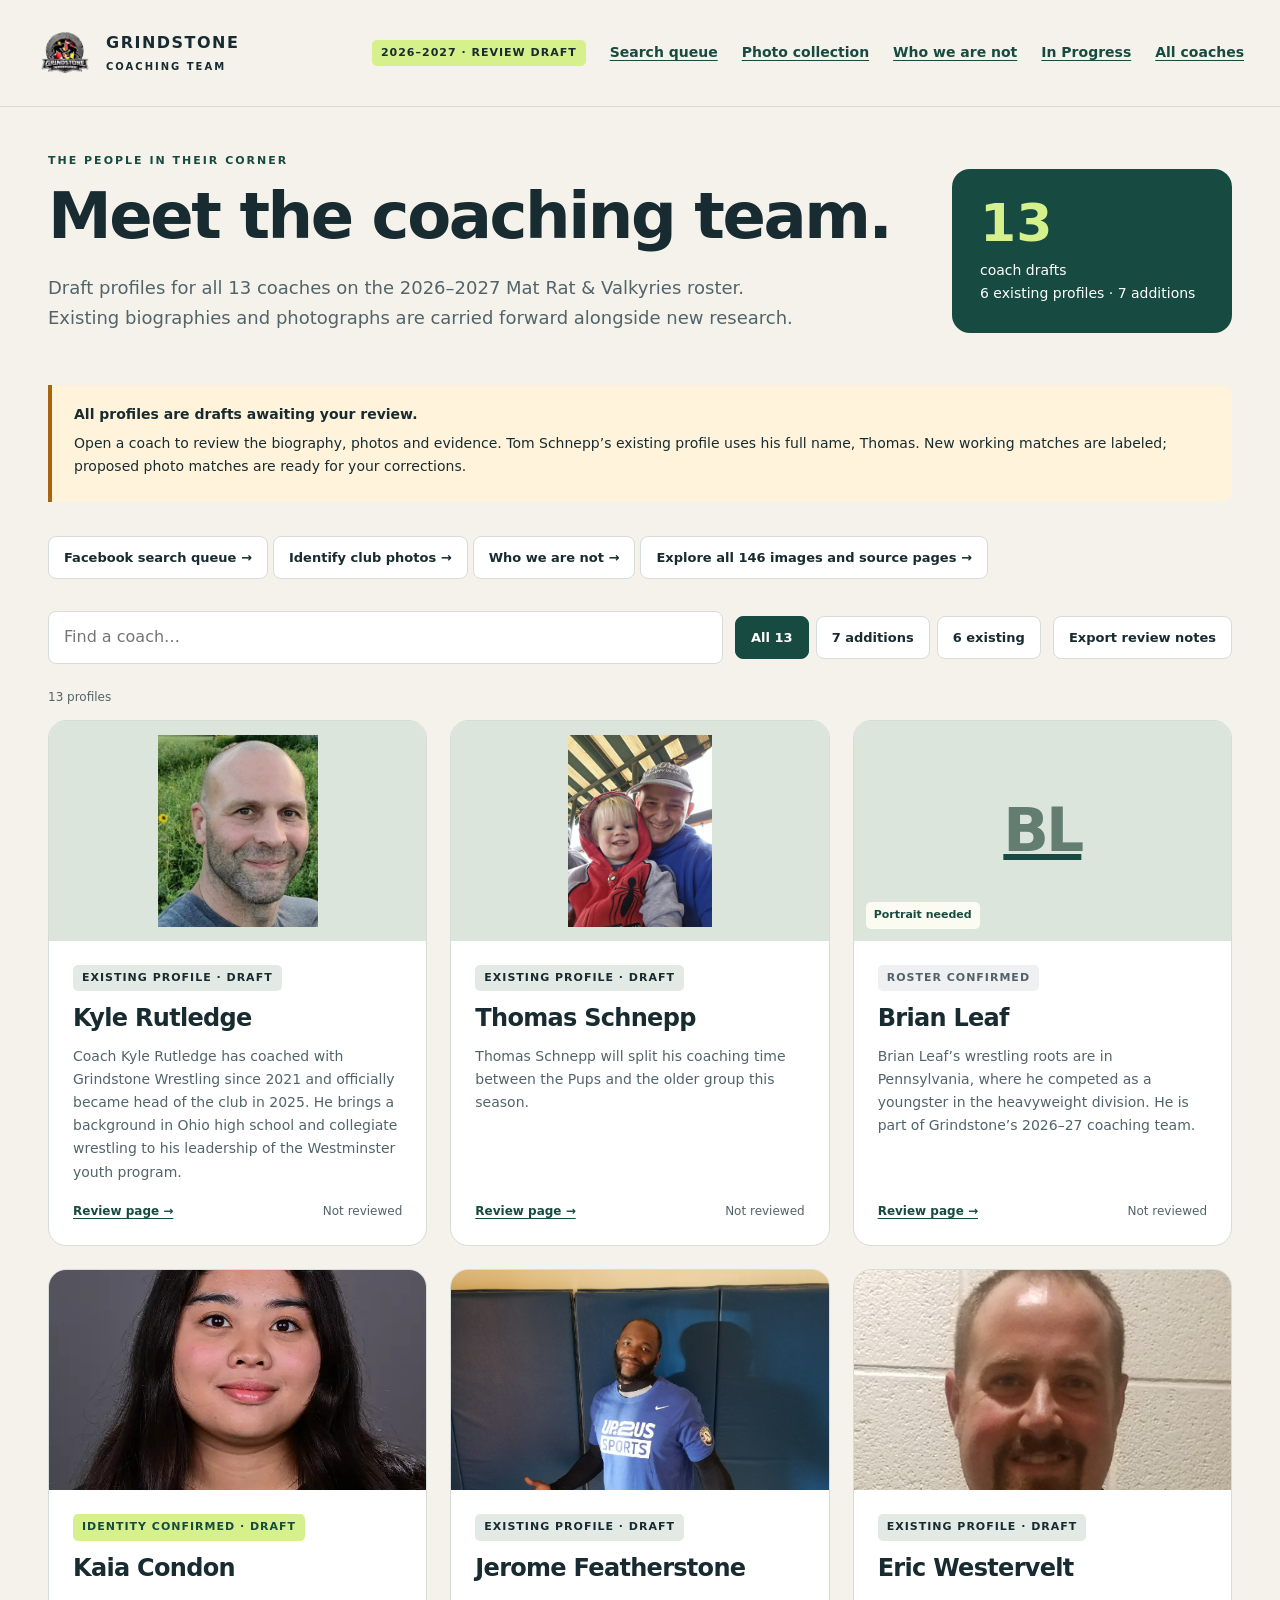
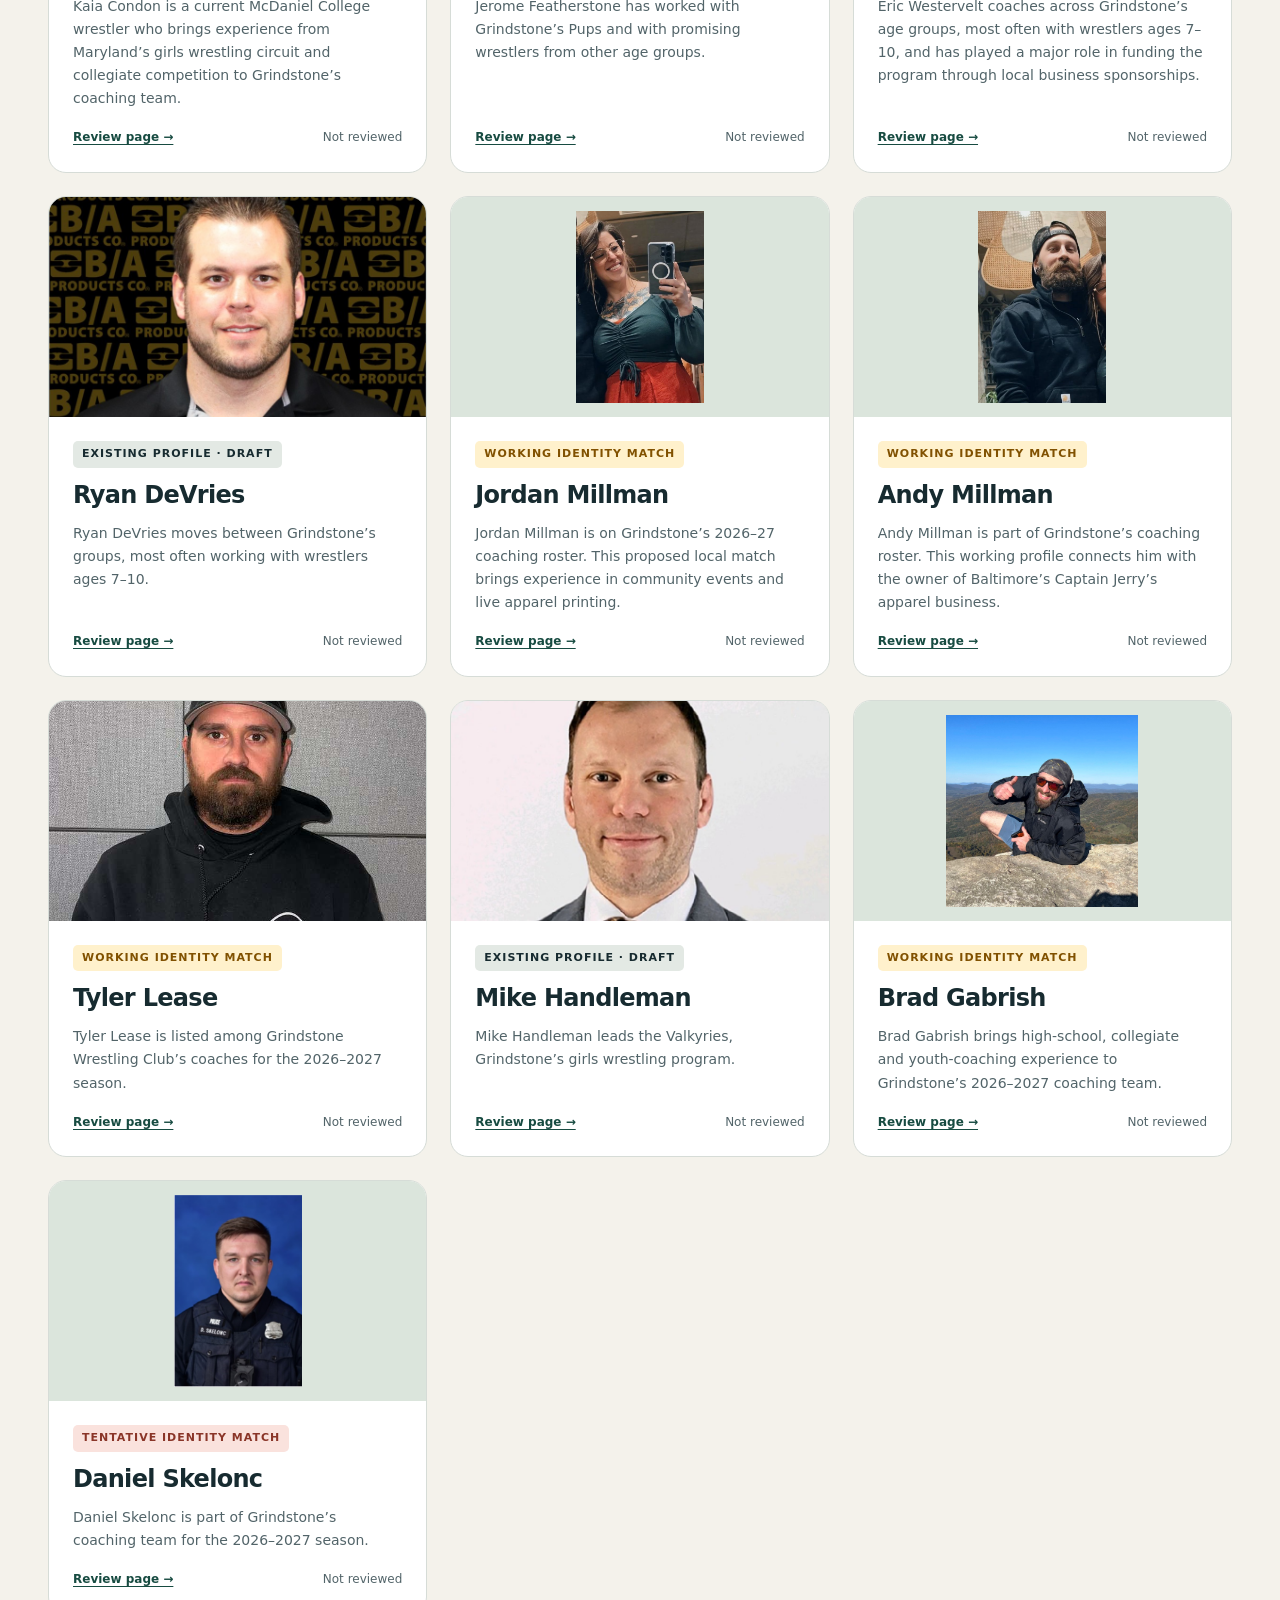
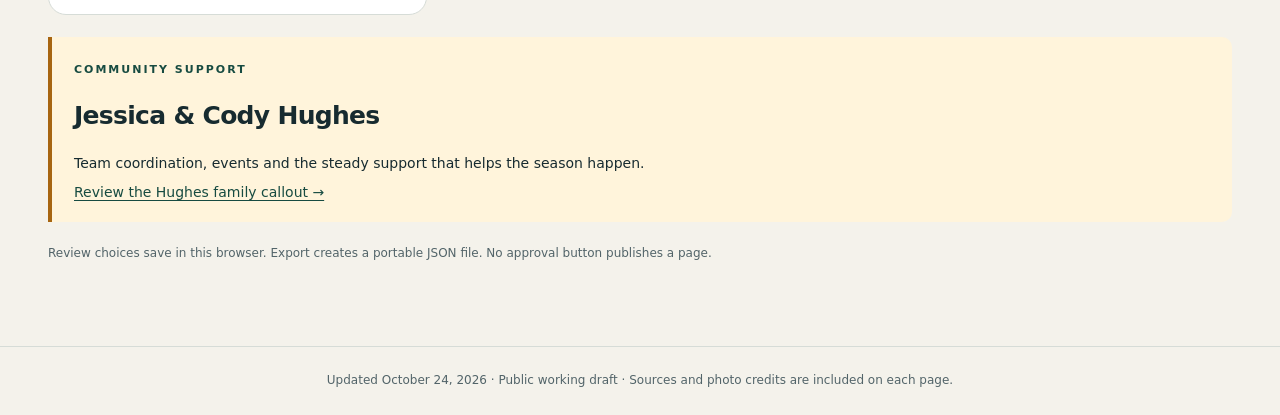
==== coach-drafts/index.html @ 2ed9f071 "Use original high-resolution yearbook images in coach drafts" ====
<!doctype html>
<html lang="en"><head><meta charset="utf-8"><meta name="viewport" content="width=device-width,initial-scale=1"><meta name="robots" content="noindex,nofollow"><title>Grindstone coach drafts</title><link rel="stylesheet" href="style.css?v=b7c912fd5a515f12"><script defer src="profiles.js?v=ea263dbf1f52aeda"></script><script defer src="gallery-data.js?v=8ca9aa5dfaf8a864"></script><script defer src="app.js?v=9cf516b9a6ae7683"></script></head><body><a class="skip" href="#main">Skip to content</a><header class="site-head"><a class="brand" href="#all"><img src="assets/grindstone-logo.png" alt="Grindstone Wrestling"><span>GRINDSTONE<span class="brand-sub">COACHING TEAM</span></span></a><span class="draft-tag">2026–2027 · REVIEW DRAFT</span><a class="home-link" href="facebook-queue.html">Search queue</a><a class="home-link" href="#photos">Photo collection</a><a class="home-link" href="#not-us">Who we are not</a><a class="home-link" href="../#in-progress/coach-profiles">In Progress</a><a class="home-link" href="#all">All coaches</a></header><main id="main" tabindex="-1"></main><footer>Updated October 24, 2026 · Public working draft · Sources and photo credits are included on each page.</footer><div id="status" role="status" aria-live="polite"></div></body></html>
---- coach-drafts/style.css ----
:root{--ink:#172b30;--muted:#526469;--paper:#f4f2eb;--white:#fff;--line:#d6dcd7;--green:#174b41;--lime:#d6f18b;--gold:#a76510;--amber:#fff4db;--red:#a43535;--radius:18px}*{box-sizing:border-box}body{margin:0;background:var(--paper);color:var(--ink);font-family:system-ui,-apple-system,"Segoe UI",sans-serif;line-height:1.65}a{color:var(--green);text-underline-offset:3px}button,input,textarea,select{font:inherit}button,a,input,textarea,select{outline-offset:4px}button{cursor:pointer}img{max-width:100%;display:block}.site-head{max-width:1320px;margin:auto;padding:24px 36px;display:flex;align-items:center;gap:24px;border-bottom:1px solid var(--line)}.brand{display:flex;align-items:center;gap:12px;color:var(--ink);font-size:16px;font-weight:850;letter-spacing:1.5px;text-decoration:none;line-height:1.3}.brand img{width:58px;height:58px;object-fit:contain}.brand-sub{display:block;font-size:10px;letter-spacing:2px;font-weight:650;margin-top:6px}.draft-tag,.badge{display:inline-block;font-size:11px;line-height:1.5;letter-spacing:1px;font-weight:750;text-transform:uppercase;border-radius:5px;padding:5px 9px;background:#e3e9e4}.draft-tag{margin-left:auto;background:var(--lime)}.home-link{font-size:14px;font-weight:650}main{max-width:1248px;margin:auto;padding:45px 32px 70px}.eyebrow{text-transform:uppercase;letter-spacing:2px;font-size:11px;font-weight:800;color:var(--green);margin:0 0 12px}h1{font-size:clamp(36px,5vw,64px);letter-spacing:-2.4px;line-height:1.08;margin:0 0 22px}h2{font-size:25px;line-height:1.25;letter-spacing:-.7px}h3{line-height:1.3}.intro{font-size:18px;max-width:760px;color:var(--muted)}.hero{display:grid;grid-template-columns:1fr 280px;gap:48px;align-items:center;margin-bottom:34px}.count-panel{background:var(--green);padding:28px;border-radius:var(--radius);color:white}.count-panel strong{font-size:52px;line-height:1;display:block;color:var(--lime)}.count-panel p{margin:10px 0 0;font-size:14px}.notice{padding:18px 22px;border-left:4px solid var(--gold);background:var(--amber);border-radius:0 10px 10px 0;margin:22px 0;font-size:14px}.notice p{margin:6px 0}.toolbar{display:flex;gap:12px;align-items:center;flex-wrap:wrap;margin:32px 0 24px}.toolbar input{flex:1;min-width:220px;padding:12px 15px;border:1px solid var(--line);border-radius:8px;background:white}.filters{display:flex;gap:7px;flex-wrap:wrap}button,.button{border:1px solid var(--line);background:white;color:var(--ink);border-radius:8px;padding:10px 15px;text-decoration:none;font-weight:650;font-size:13px}button:hover,.button:hover{border-color:var(--green);background:#edf2e9}button[aria-pressed=true],.primary{background:var(--green);color:white;border-color:var(--green)}.grid{display:grid;grid-template-columns:repeat(3,minmax(0,1fr));gap:23px}.card{border:1px solid var(--line);border-radius:var(--radius);overflow:hidden;background:var(--white);display:flex;flex-direction:column}.card-picture{height:220px;background:#dbe5dc;position:relative;display:flex;align-items:center;justify-content:center;overflow:hidden}.card-picture img{width:100%;height:100%;object-fit:cover;object-position:center 28%}.card-picture.archive img{object-fit:contain;padding:14px}.monogram{font-size:60px;letter-spacing:-3px;font-weight:750;color:#637e70}.picture-note{position:absolute;bottom:12px;left:12px;background:#fffdf5ed;border-radius:5px;padding:4px 8px;font-size:11px;font-weight:650}.card-body{padding:24px;display:flex;flex-direction:column;flex:1}.card h2{font-size:24px;margin:12px 0}.card h2 a{color:var(--ink);text-decoration:none}.card p{font-size:14px;color:var(--muted);margin:0 0 18px}.card .badge{align-self:flex-start}.badge.likely{background:#fff1cc;color:#815100}.badge.roster{background:#eef0f2;color:#53616b}.card-bottom{margin-top:auto;display:flex;justify-content:space-between;gap:12px;align-items:center;font-size:12px}.card-bottom a{font-weight:750}.review-mark{color:var(--muted)}.back{display:inline-block;margin-bottom:26px;font-size:14px}.detail-head{display:flex;align-items:flex-start;justify-content:space-between;gap:25px}.detail-head h1{margin-top:14px}.role{font-size:18px;color:var(--muted);margin-top:-6px}.profile{display:grid;grid-template-columns:minmax(0,1fr) 350px;gap:58px;align-items:start}.bio{font-size:17px;max-width:760px}.bio .lead{font-size:22px;line-height:1.5;color:var(--green);margin-top:0}.bio p{margin:0 0 22px}.portrait,.gallery-item{margin:0 0 26px;background:white;border:1px solid var(--line);border-radius:12px;overflow:hidden}.portrait img{width:100%;max-height:430px;object-fit:contain;background:#e2e7df}.portrait .card-picture{height:300px}figcaption{font-size:12px;line-height:1.55;color:var(--muted);padding:15px 18px}figcaption p{margin:0 0 6px}figure a{font-weight:650}.facts{padding:22px 26px;background:#e5ebdf;border-radius:12px}.facts h2{margin-top:0;font-size:20px}.facts dt{font-size:11px;letter-spacing:1px;text-transform:uppercase;font-weight:800;margin-top:18px}.facts dd{margin:5px 0 0;font-size:14px}.sources{border-top:1px solid var(--line);margin-top:35px;padding-top:12px}.sources li{margin:12px 0;font-size:14px}.review{border:1px solid #bfcabc;background:white;border-radius:var(--radius);padding:26px;margin:32px 0}.review h2{margin:0 0 10px;font-size:22px}.review ul{padding-left:20px;font-size:14px}.review .muted{font-size:13px}.review-buttons{display:flex;gap:8px;flex-wrap:wrap;margin:18px 0}.review textarea{display:block;width:100%;min-height:92px;padding:12px;border:1px solid var(--line);border-radius:8px;resize:vertical;margin-top:7px;font-size:14px}.review label{font-size:13px;font-weight:650}.review .saved{font-size:12px;color:var(--muted)}.muted{color:var(--muted)}.source-evidence{font-size:13px;color:var(--muted)}details{margin:20px 0}summary{font-weight:750;cursor:pointer}.gallery{margin-top:40px}.gallery-grid{display:grid;grid-template-columns:repeat(2,minmax(0,1fr));gap:22px}.gallery-item img{width:100%;height:300px;object-fit:contain;background:#e5e8e2}.prevnext{display:flex;justify-content:space-between;gap:22px;border-top:1px solid var(--line);margin-top:36px;padding-top:24px}footer{padding:24px 32px;text-align:center;border-top:1px solid var(--line);font-size:12px;color:var(--muted)}#status{position:fixed;bottom:22px;right:22px;background:var(--green);color:white;padding:0;border-radius:8px;font-size:14px}#status:not(:empty){padding:12px 20px}.skip{position:absolute;top:-100px;left:20px;background:white;padding:12px;z-index:10}.skip:focus{top:10px}.empty{padding:60px;text-align:center;grid-column:1/-1}.collection-note{font-size:12px;color:var(--muted)}@media(max-width:900px){.grid{grid-template-columns:repeat(2,minmax(0,1fr))}.profile{grid-template-columns:minmax(0,1fr) 280px;gap:30px}.hero{grid-template-columns:1fr 220px;gap:24px}}@media(max-width:650px){.site-head{padding:18px 20px;gap:12px;flex-wrap:wrap}.brand{font-size:13px}.brand img{width:44px;height:44px}.home-link{margin-left:auto}.draft-tag{font-size:9px}.hero,.profile{grid-template-columns:1fr}.count-panel{padding:18px;display:flex;gap:18px;align-items:center}.count-panel strong{font-size:35px}.count-panel p{margin:0}.grid{grid-template-columns:1fr}.card-picture{height:250px}.gallery-grid{grid-template-columns:1fr}main{padding:28px 20px 45px}h1{letter-spacing:-1.5px}.detail-head{display:block}.detail-head button{margin-bottom:15px}.profile aside{order:-1}.portrait{max-width:350px}.facts{display:none}.review{padding:20px}.notice{padding:15px}.toolbar{align-items:stretch}.filters button{flex:1}.toolbar input{min-width:0;width:100%;flex-basis:100%}.prevnext{font-size:13px}}@media print{body{background:white}.site-head,.toolbar,.review,.prevnext,.back,.detail-head>button,footer,.notice,.home-link{display:none}main{padding:0}.profile{grid-template-columns:1fr 220px;gap:30px}h1{font-size:36px}.bio{font-size:12px}.bio .lead{font-size:16px}.portrait img{max-height:220px}.sources li,figcaption{font-size:9px}.facts{font-size:10px}.gallery-grid{grid-template-columns:repeat(2,1fr)}.gallery-item img{height:190px}a{color:inherit}.card,.portrait,.gallery-item{break-inside:avoid}}

.badge.tentative{background:#fae2dd;color:#8a3528}.collection-link{display:inline-block;margin-top:12px}.gallery>.button{display:inline-block;margin-bottom:24px}.gallery-item{position:relative}.gallery-item figcaption h3{font-size:20px;margin:12px 0}.gallery-item code,.hash{overflow-wrap:anywhere;word-break:break-word;font-size:10px}.image-meta{font-size:11px}.toolbar select{max-width:100%;padding:11px 15px;border:1px solid var(--line);border-radius:8px;background:white;color:var(--ink)}.toolbar label{font-size:13px;font-weight:700}.gallery-item details{margin-bottom:0}.gallery-item summary{font-size:11px}.gallery-item .badge{font-size:9px}.saved{display:inline-block;margin-top:10px}

.gallery-item.native-image img{height:auto;width:auto;max-width:100%;max-height:none;margin:auto}.gallery-grid:has(>.gallery-item:only-child){grid-template-columns:minmax(0,680px)}

.badge.confirmed{background:#d6f18b;color:#174b41}.site-head{flex-wrap:wrap}

.badge.rejected{background:#f9ddc7;color:#7c341a}.wrong-match{display:grid;grid-template-columns:minmax(0,1fr) minmax(280px,46%);gap:40px;background:white;padding:32px;border:1px solid var(--line);border-radius:18px;margin:30px 0}.wrong-copy h2{font-size:34px;margin:15px 0}.wrong-kicker{font-size:20px;color:var(--green)}.wrong-photo{margin:0;align-self:start;background:var(--paper);border-radius:12px;overflow:hidden;border:1px solid var(--line)}.wrong-photo img{width:100%;height:auto}.correction{padding:18px 22px;background:#e8efdf;border-left:4px solid var(--green);border-radius:0 10px 10px 0;margin:25px 0}.correction h3{margin:0}.correction p{margin:8px 0}.share-match label{font-size:13px;font-weight:750}.share-match>div{display:flex;gap:8px;flex-wrap:wrap;margin-top:8px}.share-match input{width:100%;min-width:0;padding:10px;border:1px solid var(--line);border-radius:8px;color:var(--muted);font-size:12px}@media(max-width:800px){.wrong-match{grid-template-columns:1fr;padding:22px;gap:20px}.wrong-photo{grid-row:2}.wrong-copy h2{font-size:29px}}@media print{.share-match{display:none}.wrong-match{padding:0;border:0;gap:25px}}

.portrait.native-image img{width:auto;max-width:100%;max-height:none;margin:auto}.detail-actions{display:flex;gap:8px;flex-wrap:wrap;justify-content:flex-end}
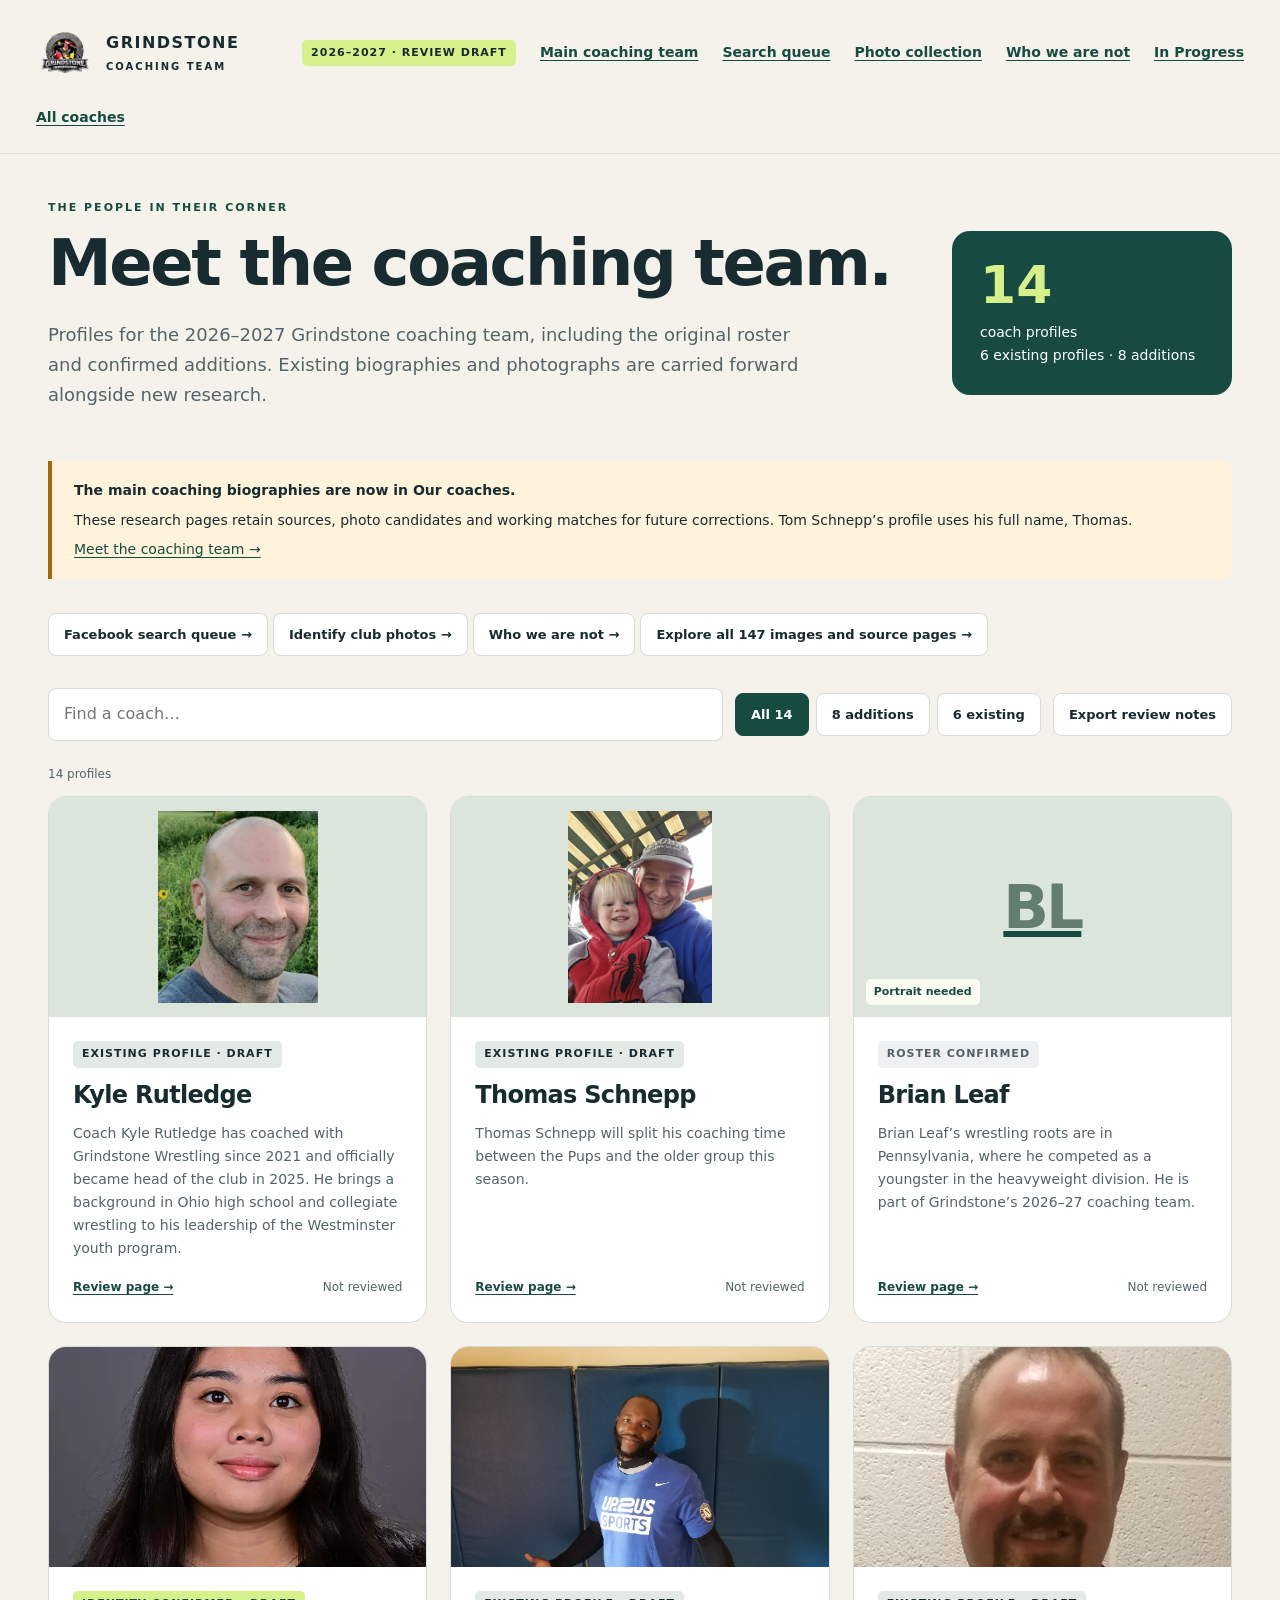
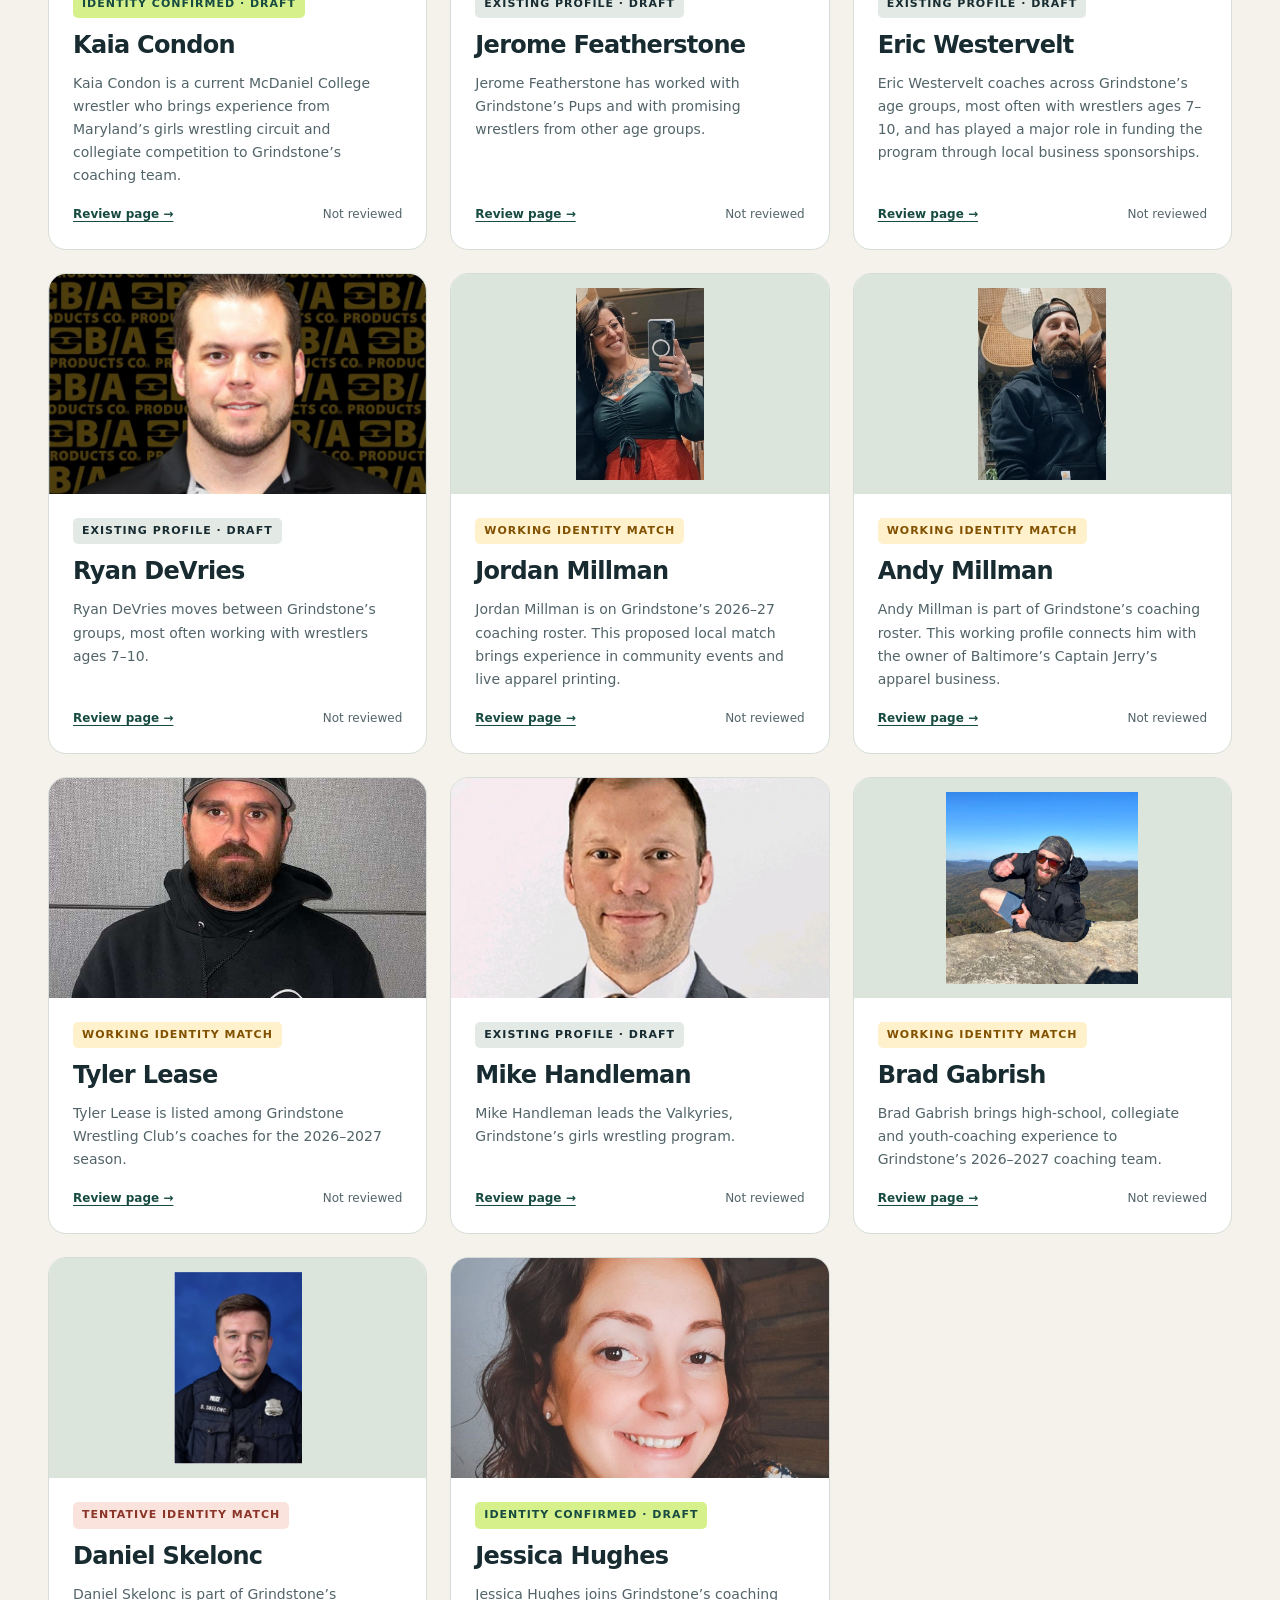
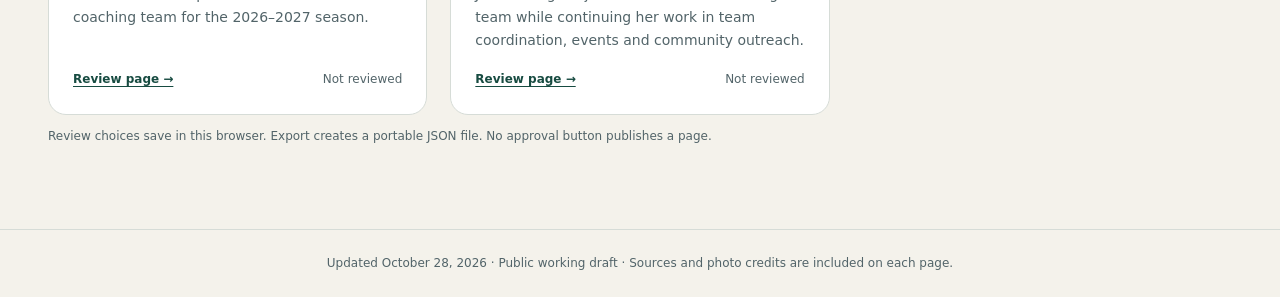
==== commit 953a5415: "Update main coaching team and introduce Coach Jessica Hughes" ====
--- a/coach-drafts/index.html
+++ b/coach-drafts/index.html
@@ -1,2 +1,2 @@
 <!doctype html>
-<html lang="en"><head><meta charset="utf-8"><meta name="viewport" content="width=device-width,initial-scale=1"><meta name="robots" content="noindex,nofollow"><title>Grindstone coach drafts</title><link rel="stylesheet" href="style.css?v=b7c912fd5a515f12"><script defer src="profiles.js?v=ea263dbf1f52aeda"></script><script defer src="gallery-data.js?v=8ca9aa5dfaf8a864"></script><script defer src="app.js?v=9cf516b9a6ae7683"></script></head><body><a class="skip" href="#main">Skip to content</a><header class="site-head"><a class="brand" href="#all"><img src="assets/grindstone-logo.png" alt="Grindstone Wrestling"><span>GRINDSTONE<span class="brand-sub">COACHING TEAM</span></span></a><span class="draft-tag">2026–2027 · REVIEW DRAFT</span><a class="home-link" href="facebook-queue.html">Search queue</a><a class="home-link" href="#photos">Photo collection</a><a class="home-link" href="#not-us">Who we are not</a><a class="home-link" href="../#in-progress/coach-profiles">In Progress</a><a class="home-link" href="#all">All coaches</a></header><main id="main" tabindex="-1"></main><footer>Updated October 24, 2026 · Public working draft · Sources and photo credits are included on each page.</footer><div id="status" role="status" aria-live="polite"></div></body></html>
+<html lang="en"><head><meta charset="utf-8"><meta name="viewport" content="width=device-width,initial-scale=1"><meta name="robots" content="noindex,nofollow"><title>Grindstone coach drafts</title><link rel="stylesheet" href="style.css?v=b7c912fd5a515f12"><script defer src="profiles.js?v=ebed84c7dc868346"></script><script defer src="gallery-data.js?v=3daadb1cc2b97ed8"></script><script defer src="app.js?v=fd1880c8d33d11fe"></script></head><body><a class="skip" href="#main">Skip to content</a><header class="site-head"><a class="brand" href="#all"><img src="assets/grindstone-logo.png" alt="Grindstone Wrestling"><span>GRINDSTONE<span class="brand-sub">COACHING TEAM</span></span></a><span class="draft-tag">2026–2027 · REVIEW DRAFT</span><a class="home-link" href="../#about/coaches">Main coaching team</a><a class="home-link" href="facebook-queue.html">Search queue</a><a class="home-link" href="#photos">Photo collection</a><a class="home-link" href="#not-us">Who we are not</a><a class="home-link" href="../#in-progress/coach-profiles">In Progress</a><a class="home-link" href="#all">All coaches</a></header><main id="main" tabindex="-1"></main><footer>Updated October 28, 2026 · Public working draft · Sources and photo credits are included on each page.</footer><div id="status" role="status" aria-live="polite"></div></body></html>
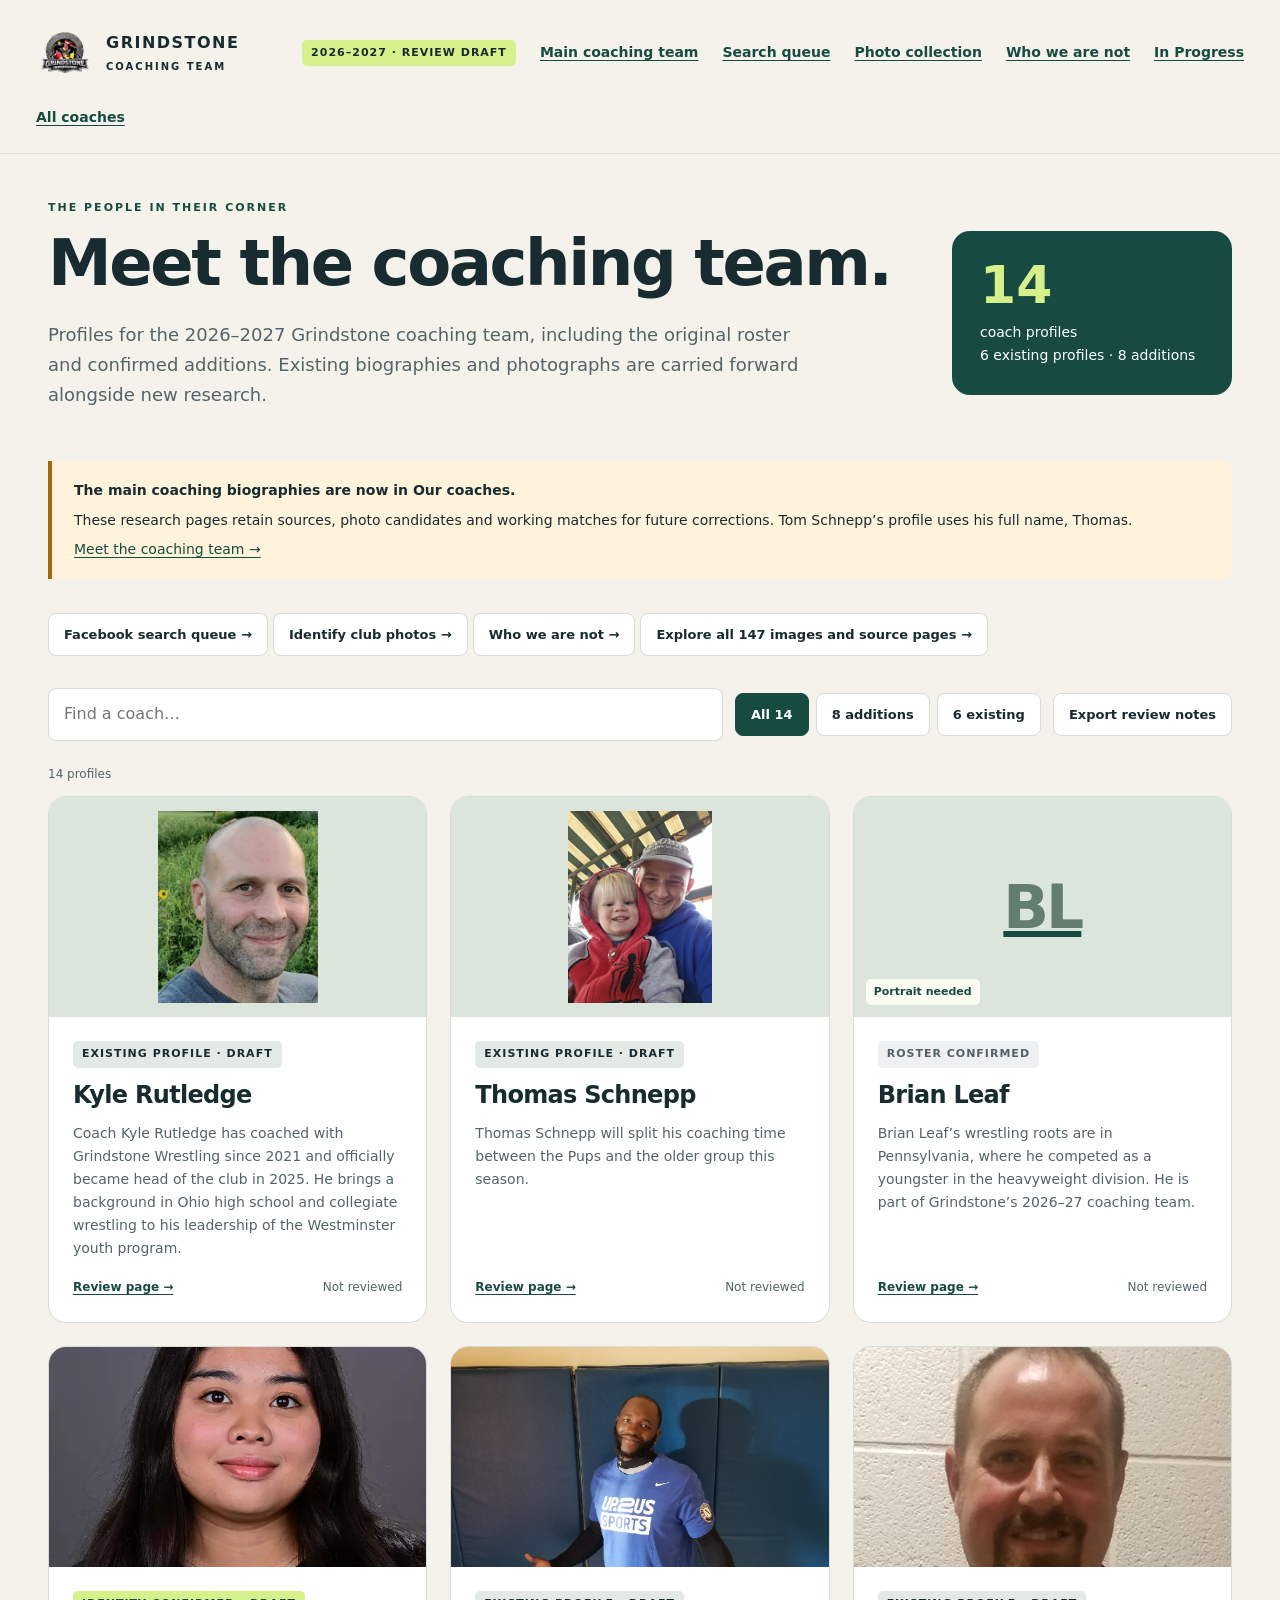
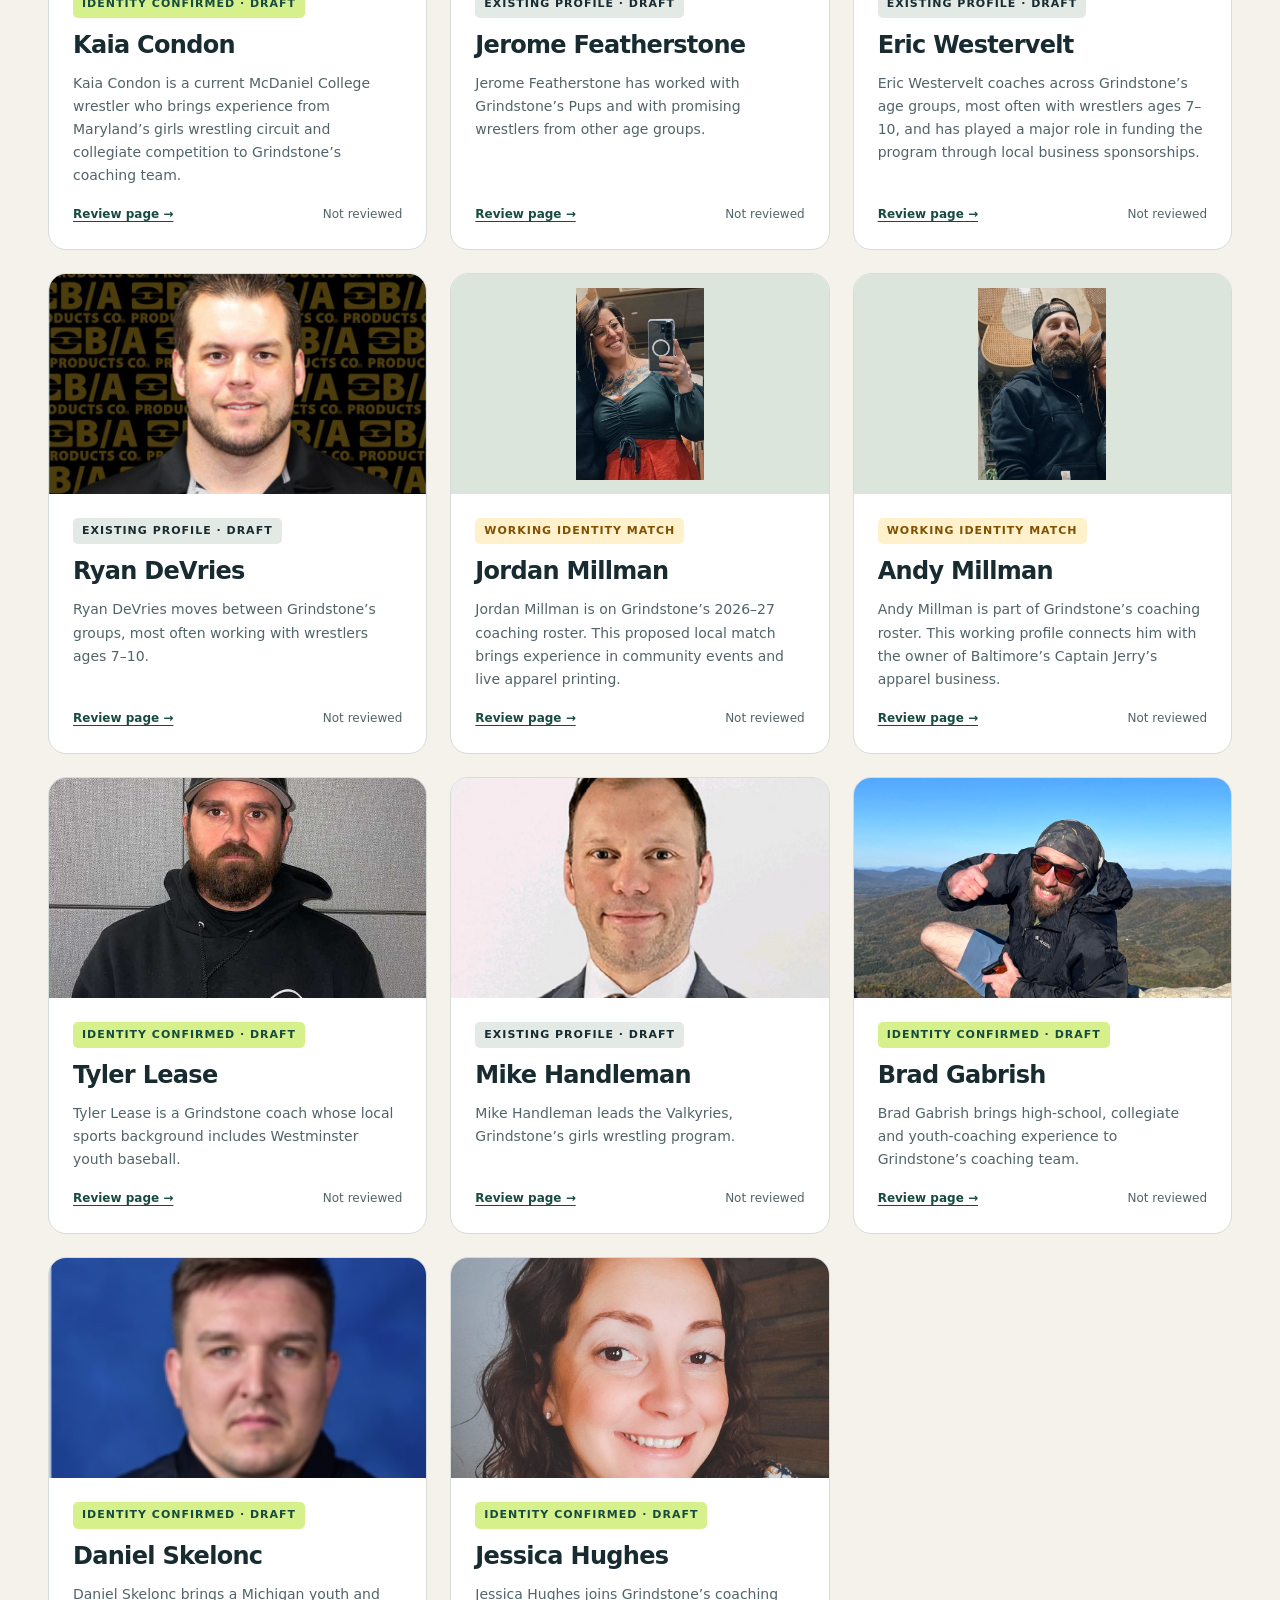
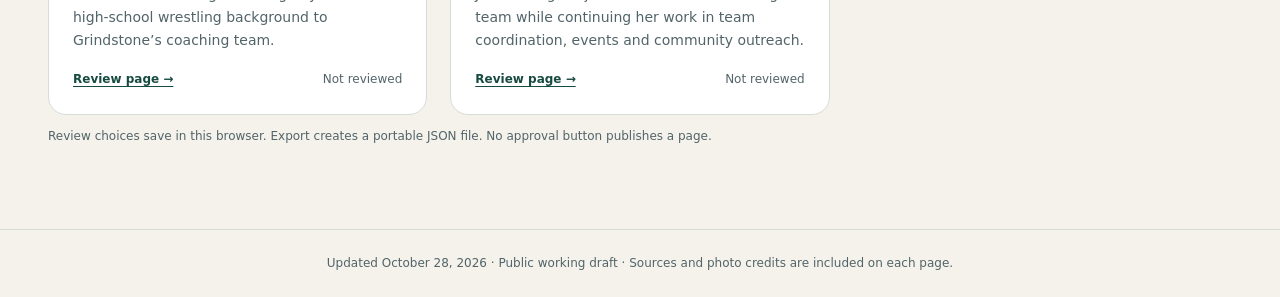
==== commit 278c94d3: "Publish confirmed Brad Daniel and Tyler profiles" ====
--- a/coach-drafts/index.html
+++ b/coach-drafts/index.html
@@ -1,2 +1,2 @@
 <!doctype html>
-<html lang="en"><head><meta charset="utf-8"><meta name="viewport" content="width=device-width,initial-scale=1"><meta name="robots" content="noindex,nofollow"><title>Grindstone coach drafts</title><link rel="stylesheet" href="style.css?v=b7c912fd5a515f12"><script defer src="profiles.js?v=ebed84c7dc868346"></script><script defer src="gallery-data.js?v=3daadb1cc2b97ed8"></script><script defer src="app.js?v=fd1880c8d33d11fe"></script></head><body><a class="skip" href="#main">Skip to content</a><header class="site-head"><a class="brand" href="#all"><img src="assets/grindstone-logo.png" alt="Grindstone Wrestling"><span>GRINDSTONE<span class="brand-sub">COACHING TEAM</span></span></a><span class="draft-tag">2026–2027 · REVIEW DRAFT</span><a class="home-link" href="../#about/coaches">Main coaching team</a><a class="home-link" href="facebook-queue.html">Search queue</a><a class="home-link" href="#photos">Photo collection</a><a class="home-link" href="#not-us">Who we are not</a><a class="home-link" href="../#in-progress/coach-profiles">In Progress</a><a class="home-link" href="#all">All coaches</a></header><main id="main" tabindex="-1"></main><footer>Updated October 28, 2026 · Public working draft · Sources and photo credits are included on each page.</footer><div id="status" role="status" aria-live="polite"></div></body></html>
+<html lang="en"><head><meta charset="utf-8"><meta name="viewport" content="width=device-width,initial-scale=1"><meta name="robots" content="noindex,nofollow"><title>Grindstone coach drafts</title><link rel="stylesheet" href="style.css?v=b7c912fd5a515f12"><script defer src="profiles.js?v=6ca865c1f262b6b7"></script><script defer src="gallery-data.js?v=6d22d53391ee592a"></script><script defer src="app.js?v=fd1880c8d33d11fe"></script></head><body><a class="skip" href="#main">Skip to content</a><header class="site-head"><a class="brand" href="#all"><img src="assets/grindstone-logo.png" alt="Grindstone Wrestling"><span>GRINDSTONE<span class="brand-sub">COACHING TEAM</span></span></a><span class="draft-tag">2026–2027 · REVIEW DRAFT</span><a class="home-link" href="../#about/coaches">Main coaching team</a><a class="home-link" href="facebook-queue.html">Search queue</a><a class="home-link" href="#photos">Photo collection</a><a class="home-link" href="#not-us">Who we are not</a><a class="home-link" href="../#in-progress/coach-profiles">In Progress</a><a class="home-link" href="#all">All coaches</a></header><main id="main" tabindex="-1"></main><footer>Updated October 28, 2026 · Public working draft · Sources and photo credits are included on each page.</footer><div id="status" role="status" aria-live="polite"></div></body></html>
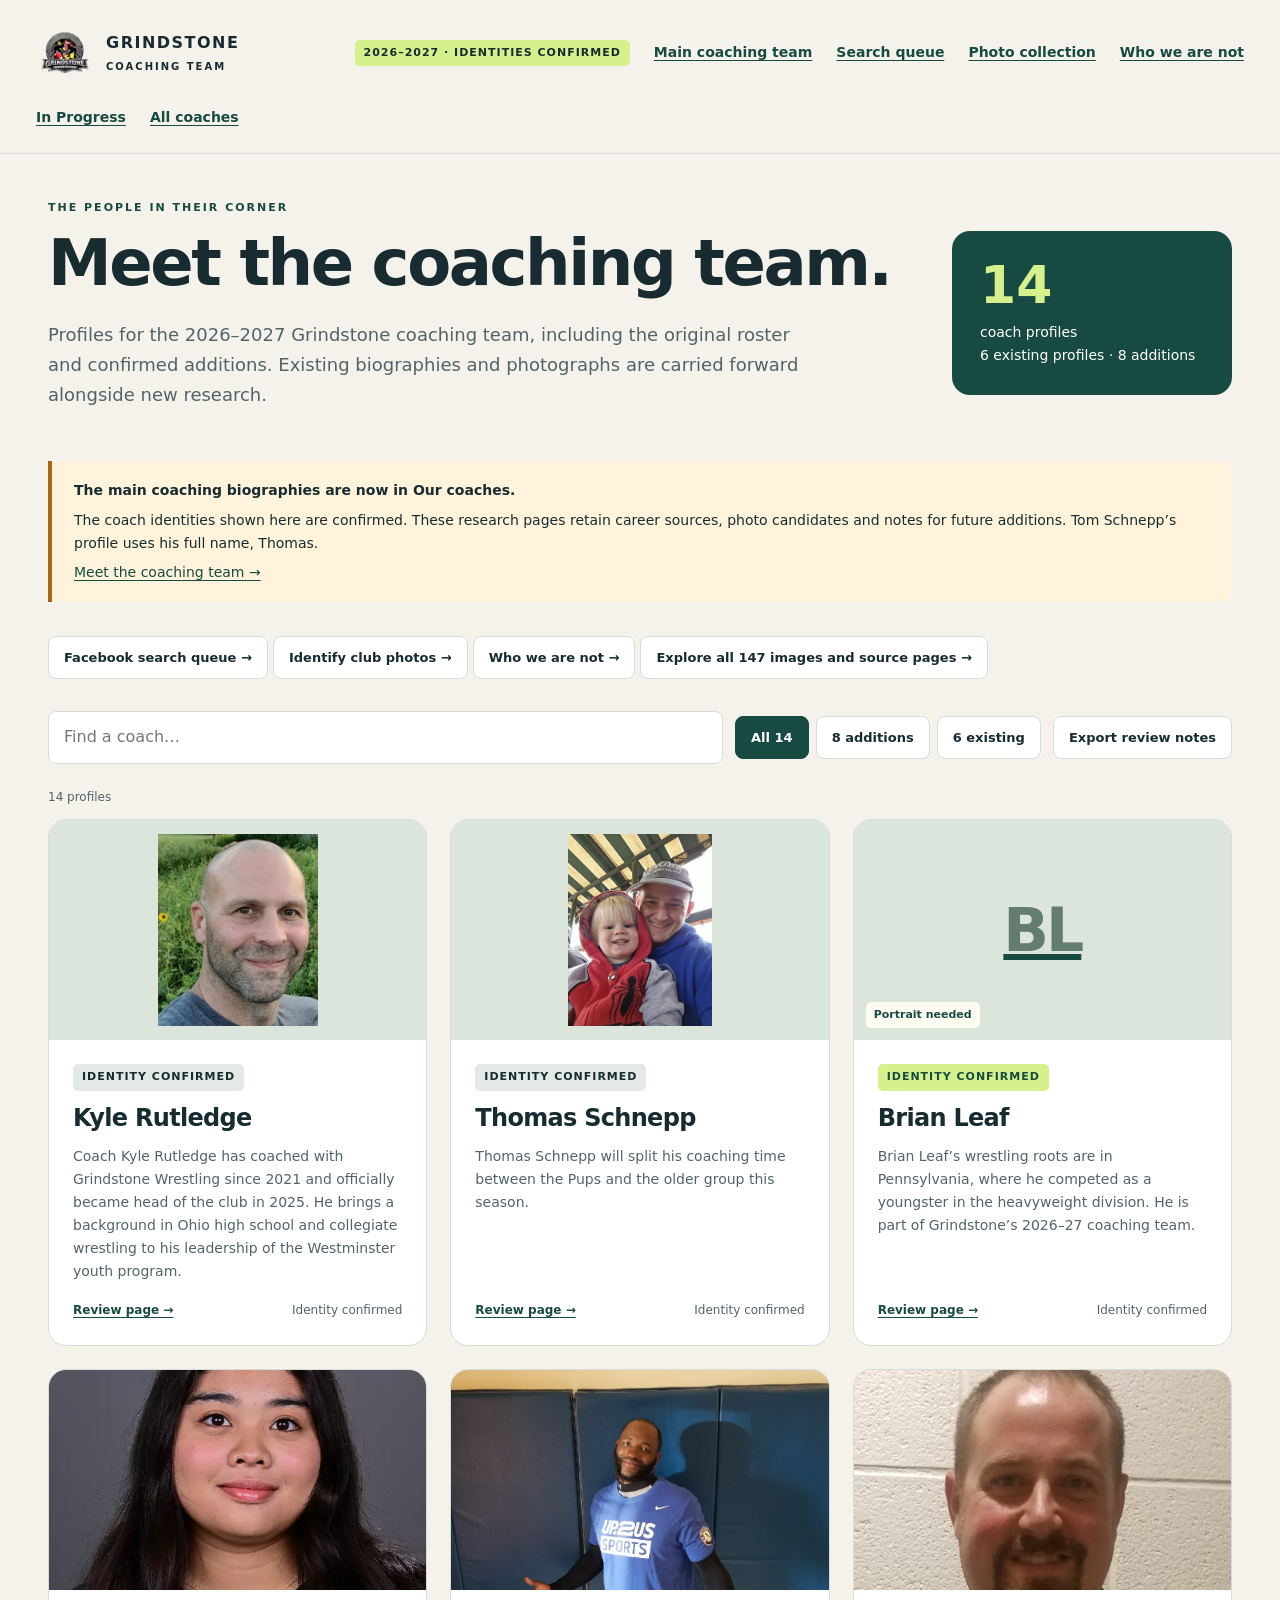
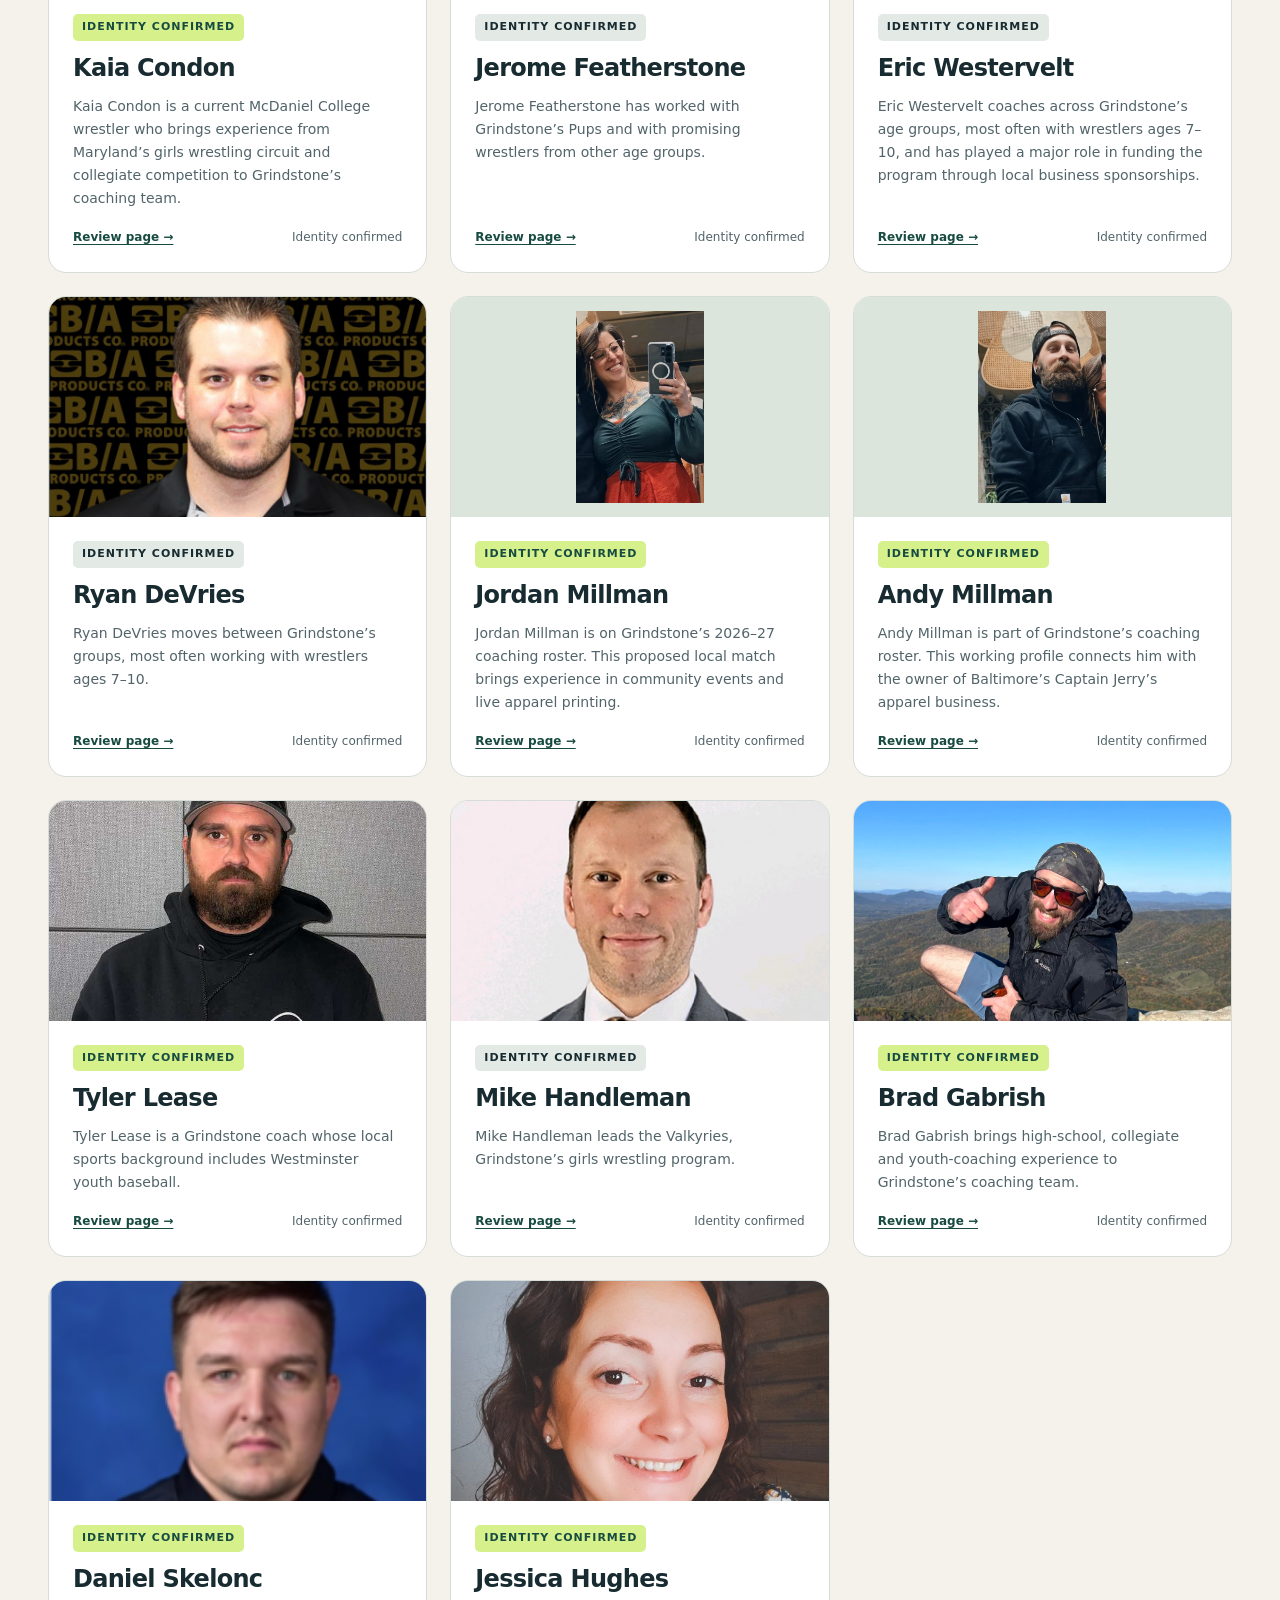
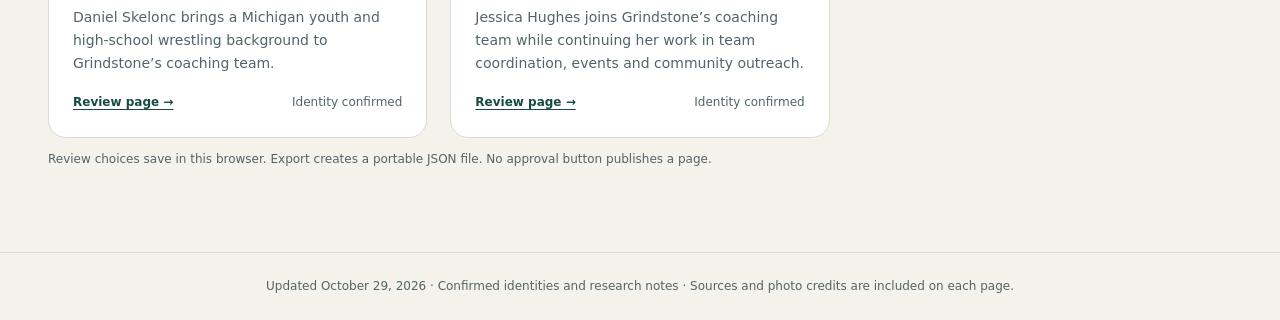
==== commit 63cb0936: "Confirm coach identities and reconcile Facebook research queue" ====
--- a/coach-drafts/index.html
+++ b/coach-drafts/index.html
@@ -1,2 +1,2 @@
 <!doctype html>
-<html lang="en"><head><meta charset="utf-8"><meta name="viewport" content="width=device-width,initial-scale=1"><meta name="robots" content="noindex,nofollow"><title>Grindstone coach drafts</title><link rel="stylesheet" href="style.css?v=b7c912fd5a515f12"><script defer src="profiles.js?v=6ca865c1f262b6b7"></script><script defer src="gallery-data.js?v=6d22d53391ee592a"></script><script defer src="app.js?v=fd1880c8d33d11fe"></script></head><body><a class="skip" href="#main">Skip to content</a><header class="site-head"><a class="brand" href="#all"><img src="assets/grindstone-logo.png" alt="Grindstone Wrestling"><span>GRINDSTONE<span class="brand-sub">COACHING TEAM</span></span></a><span class="draft-tag">2026–2027 · REVIEW DRAFT</span><a class="home-link" href="../#about/coaches">Main coaching team</a><a class="home-link" href="facebook-queue.html">Search queue</a><a class="home-link" href="#photos">Photo collection</a><a class="home-link" href="#not-us">Who we are not</a><a class="home-link" href="../#in-progress/coach-profiles">In Progress</a><a class="home-link" href="#all">All coaches</a></header><main id="main" tabindex="-1"></main><footer>Updated October 28, 2026 · Public working draft · Sources and photo credits are included on each page.</footer><div id="status" role="status" aria-live="polite"></div></body></html>
+<html lang="en"><head><meta charset="utf-8"><meta name="viewport" content="width=device-width,initial-scale=1"><meta name="robots" content="noindex,nofollow"><title>Grindstone coach drafts</title><link rel="stylesheet" href="style.css?v=dff3bcf0617110dd"><script defer src="profiles.js?v=a42b7d5aea459cf6"></script><script defer src="gallery-data.js?v=ddab0c276d7c358b"></script><script defer src="app.js?v=675b3429cc94f2f7"></script></head><body><a class="skip" href="#main">Skip to content</a><header class="site-head"><a class="brand" href="#all"><img src="assets/grindstone-logo.png" alt="Grindstone Wrestling"><span>GRINDSTONE<span class="brand-sub">COACHING TEAM</span></span></a><span class="draft-tag">2026–2027 · IDENTITIES CONFIRMED</span><a class="home-link" href="../#about/coaches">Main coaching team</a><a class="home-link" href="facebook-queue.html">Search queue</a><a class="home-link" href="#photos">Photo collection</a><a class="home-link" href="#not-us">Who we are not</a><a class="home-link" href="../#in-progress/coach-profiles">In Progress</a><a class="home-link" href="#all">All coaches</a></header><main id="main" tabindex="-1"></main><footer>Updated October 29, 2026 · Confirmed identities and research notes · Sources and photo credits are included on each page.</footer><div id="status" role="status" aria-live="polite"></div><script defer src="../analytics.js?v=58530f305f972a01"></script></body></html>
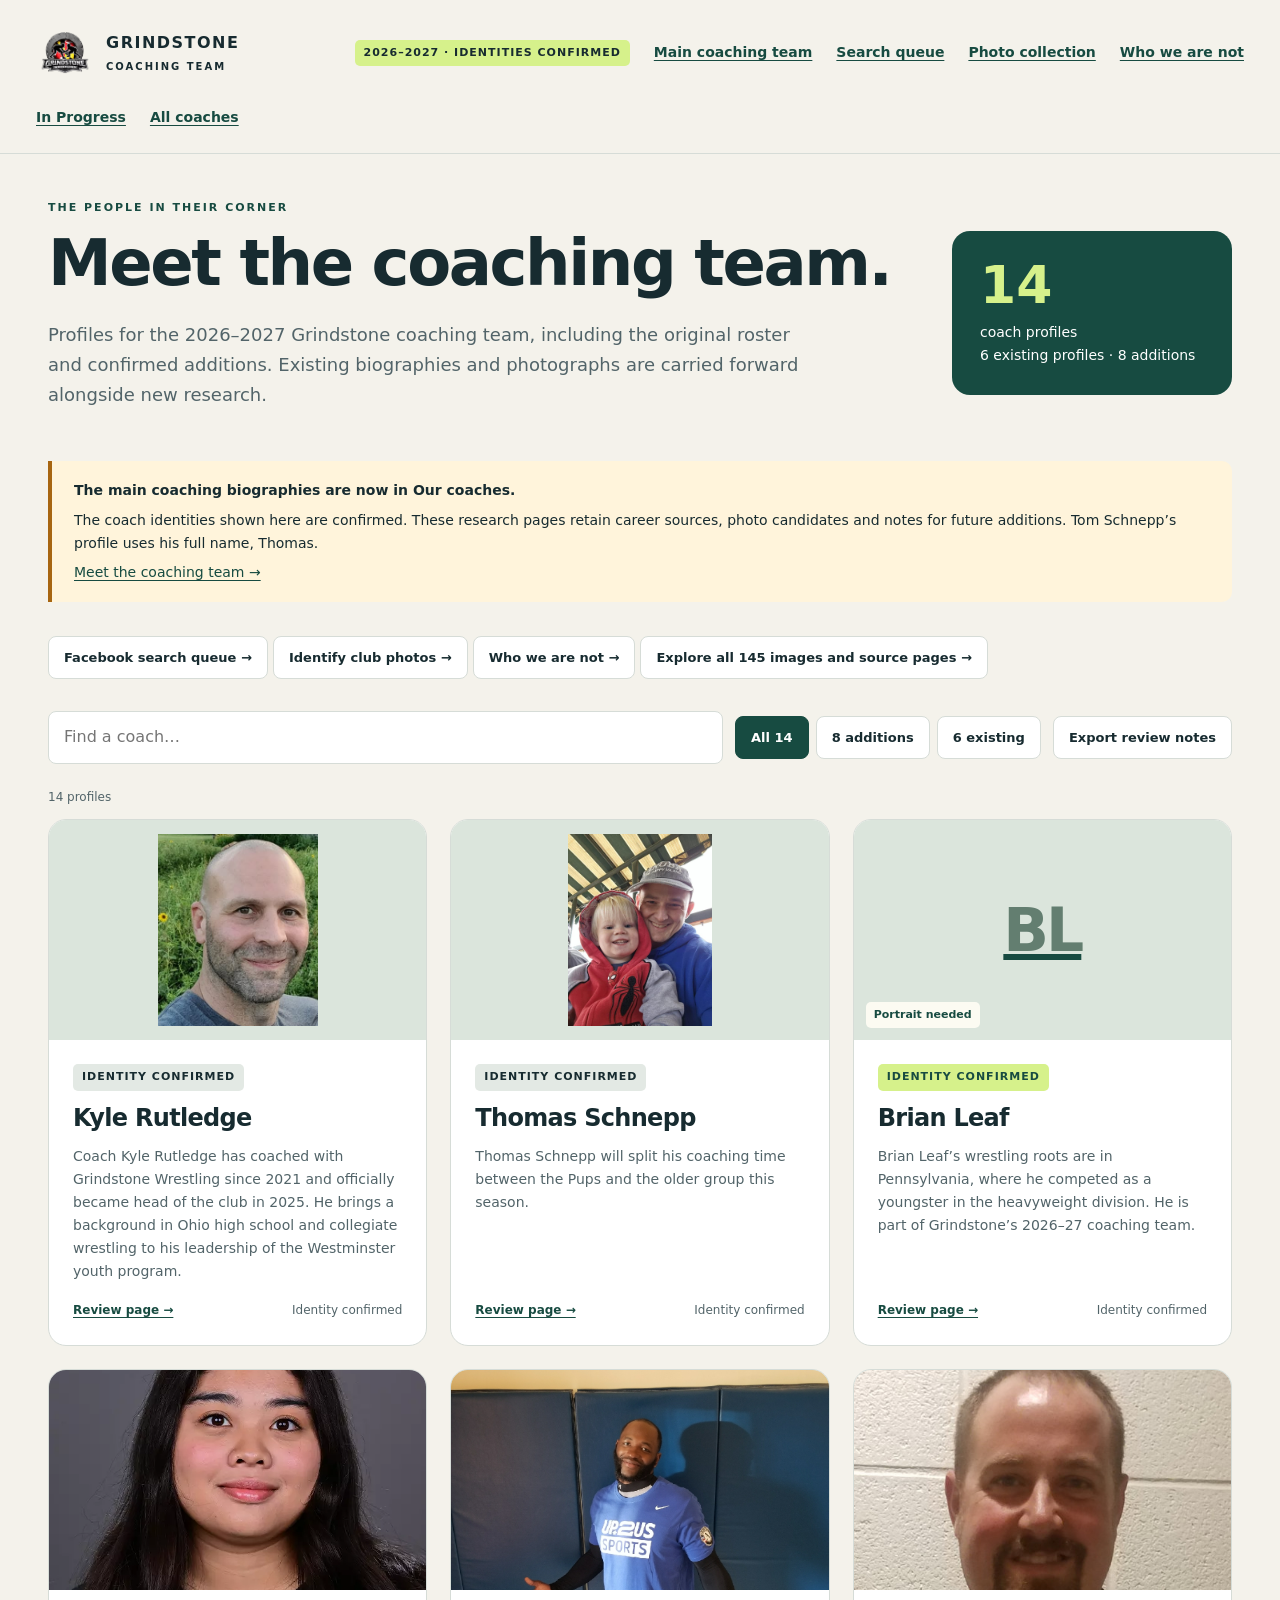
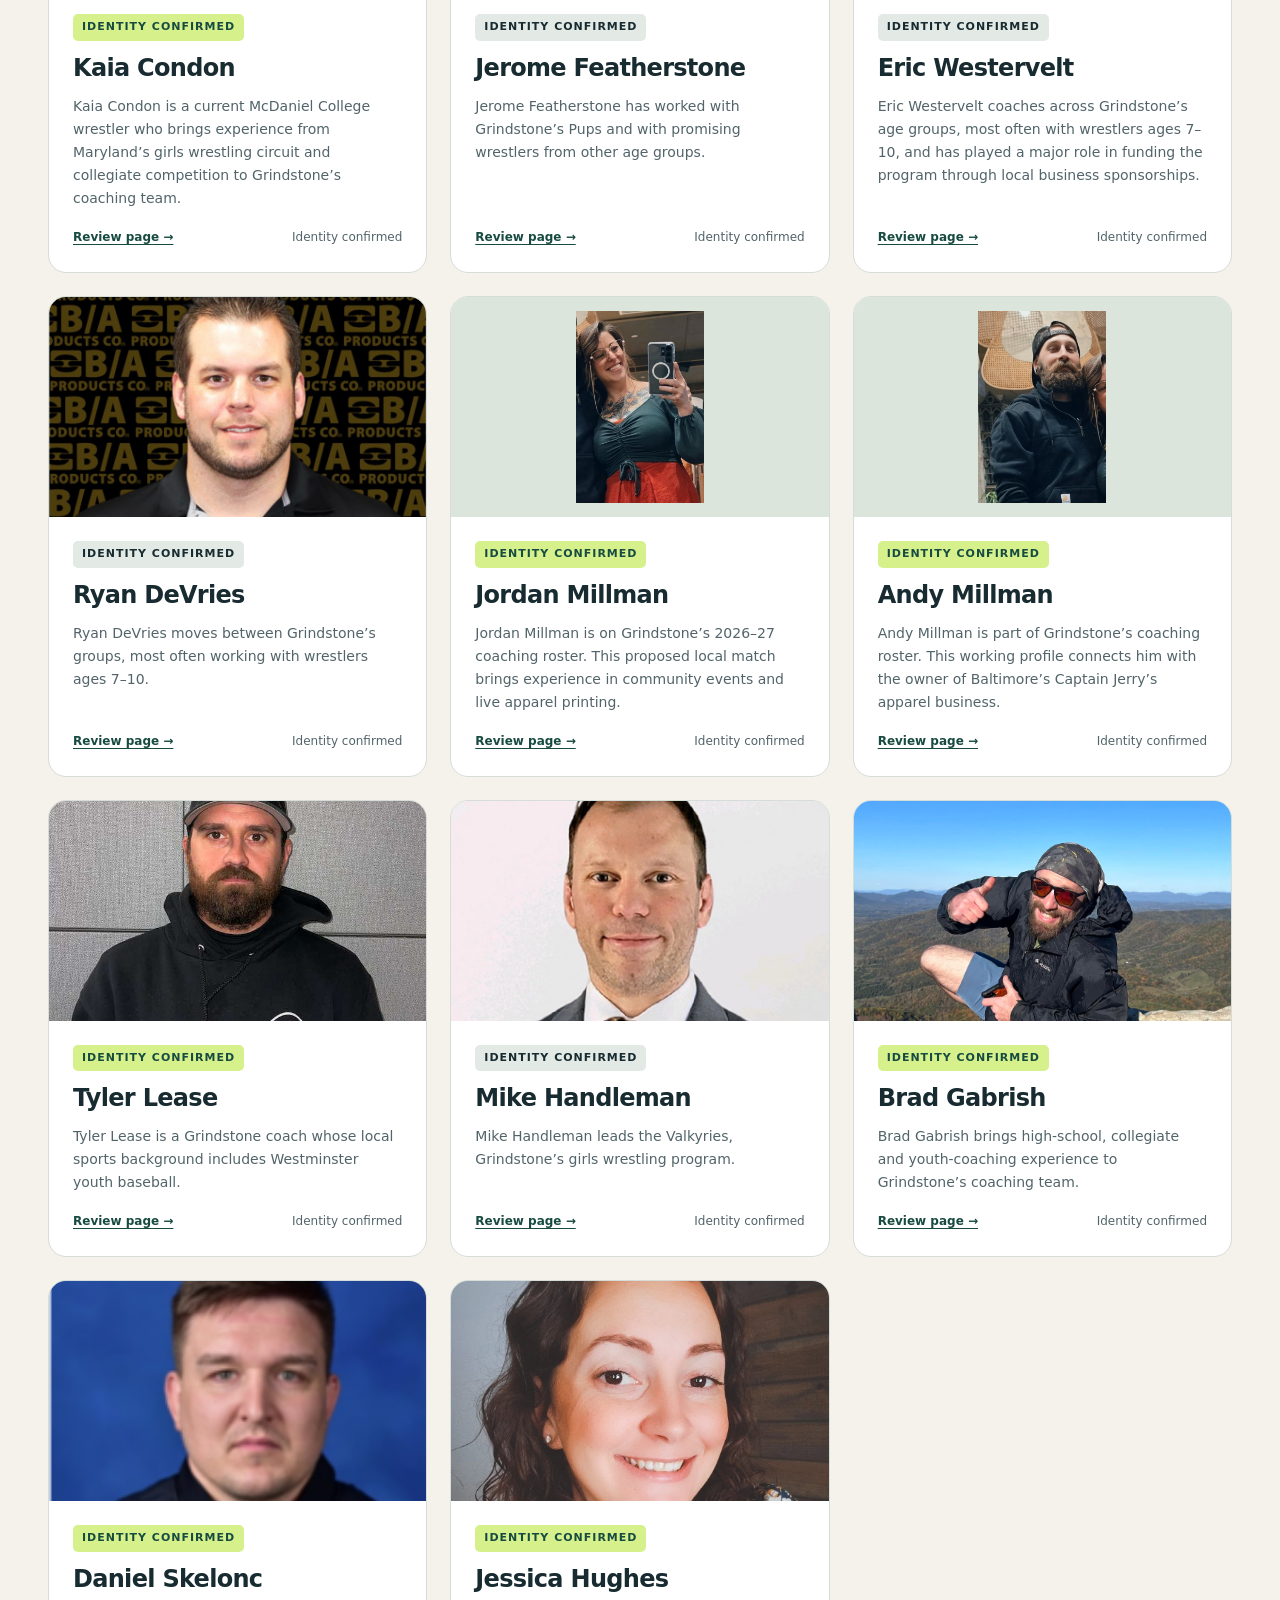
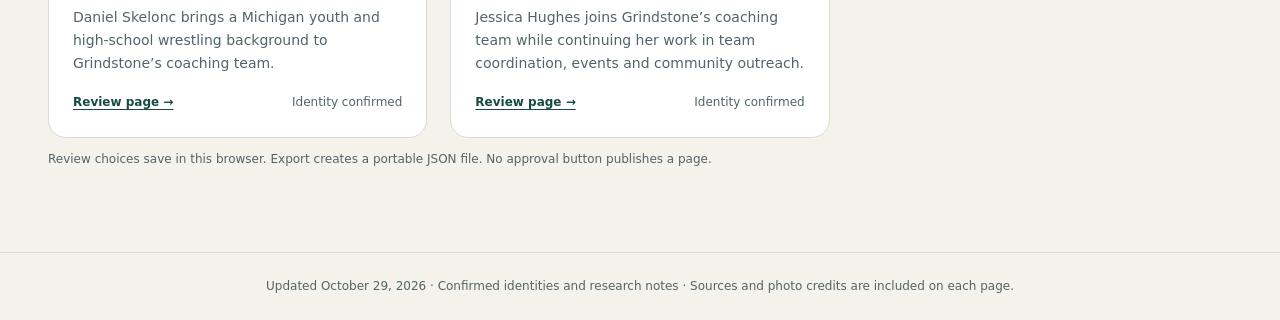
==== commit 1cc1d066: "Remove two Thomas portraits at his request" ====
--- a/coach-drafts/index.html
+++ b/coach-drafts/index.html
@@ -1,2 +1,2 @@
 <!doctype html>
-<html lang="en"><head><meta charset="utf-8"><meta name="viewport" content="width=device-width,initial-scale=1"><meta name="robots" content="noindex,nofollow"><title>Grindstone coach drafts</title><link rel="stylesheet" href="style.css?v=dff3bcf0617110dd"><script defer src="profiles.js?v=a42b7d5aea459cf6"></script><script defer src="gallery-data.js?v=ddab0c276d7c358b"></script><script defer src="app.js?v=675b3429cc94f2f7"></script></head><body><a class="skip" href="#main">Skip to content</a><header class="site-head"><a class="brand" href="#all"><img src="assets/grindstone-logo.png" alt="Grindstone Wrestling"><span>GRINDSTONE<span class="brand-sub">COACHING TEAM</span></span></a><span class="draft-tag">2026–2027 · IDENTITIES CONFIRMED</span><a class="home-link" href="../#about/coaches">Main coaching team</a><a class="home-link" href="facebook-queue.html">Search queue</a><a class="home-link" href="#photos">Photo collection</a><a class="home-link" href="#not-us">Who we are not</a><a class="home-link" href="../#in-progress/coach-profiles">In Progress</a><a class="home-link" href="#all">All coaches</a></header><main id="main" tabindex="-1"></main><footer>Updated October 29, 2026 · Confirmed identities and research notes · Sources and photo credits are included on each page.</footer><div id="status" role="status" aria-live="polite"></div><script defer src="../analytics.js?v=58530f305f972a01"></script></body></html>
+<html lang="en"><head><meta charset="utf-8"><meta name="viewport" content="width=device-width,initial-scale=1"><meta name="robots" content="noindex,nofollow"><title>Grindstone coach drafts</title><link rel="stylesheet" href="style.css?v=dff3bcf0617110dd"><script defer src="profiles.js?v=09628b0f4473d07a"></script><script defer src="gallery-data.js?v=ee7e47ad33f46c59"></script><script defer src="app.js?v=675b3429cc94f2f7"></script></head><body><a class="skip" href="#main">Skip to content</a><header class="site-head"><a class="brand" href="#all"><img src="assets/grindstone-logo.png" alt="Grindstone Wrestling"><span>GRINDSTONE<span class="brand-sub">COACHING TEAM</span></span></a><span class="draft-tag">2026–2027 · IDENTITIES CONFIRMED</span><a class="home-link" href="../#about/coaches">Main coaching team</a><a class="home-link" href="facebook-queue.html">Search queue</a><a class="home-link" href="#photos">Photo collection</a><a class="home-link" href="#not-us">Who we are not</a><a class="home-link" href="../#in-progress/coach-profiles">In Progress</a><a class="home-link" href="#all">All coaches</a></header><main id="main" tabindex="-1"></main><footer>Updated October 29, 2026 · Confirmed identities and research notes · Sources and photo credits are included on each page.</footer><div id="status" role="status" aria-live="polite"></div><script defer src="../analytics.js?v=58530f305f972a01"></script></body></html>
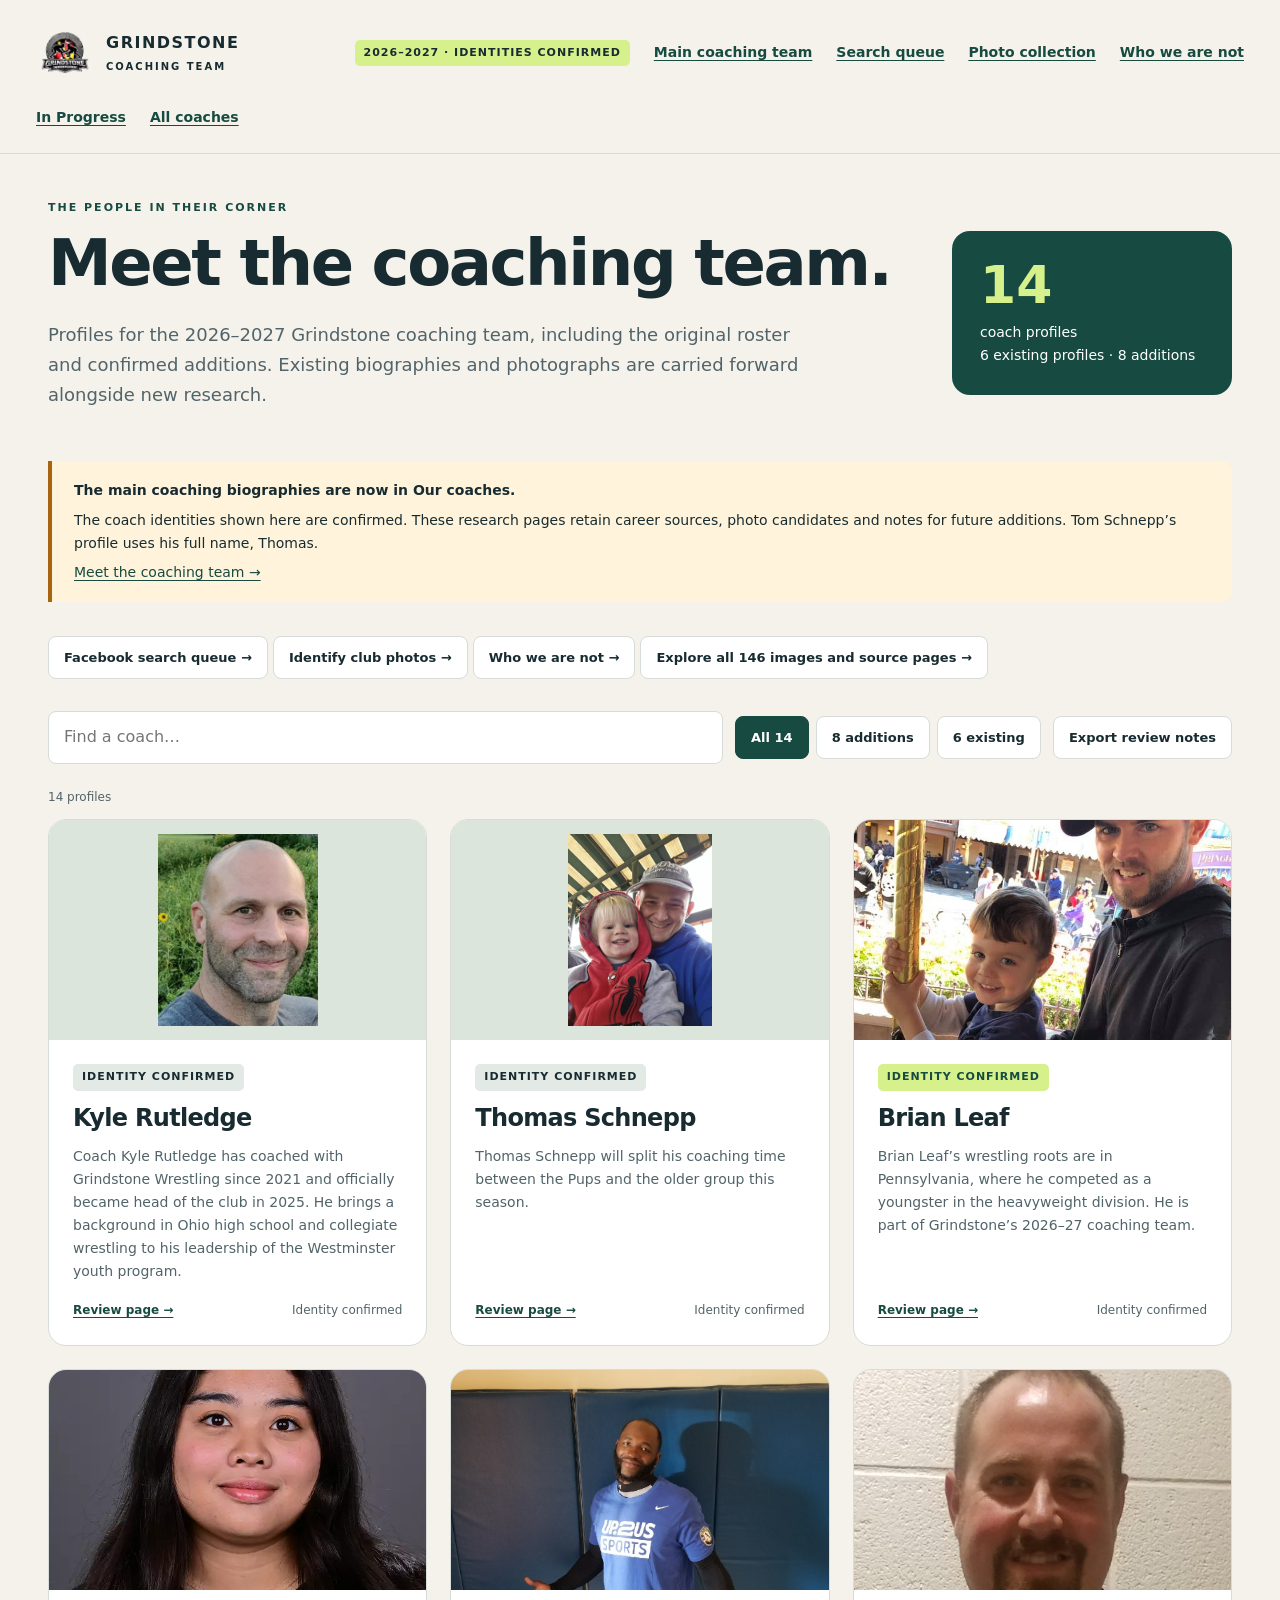
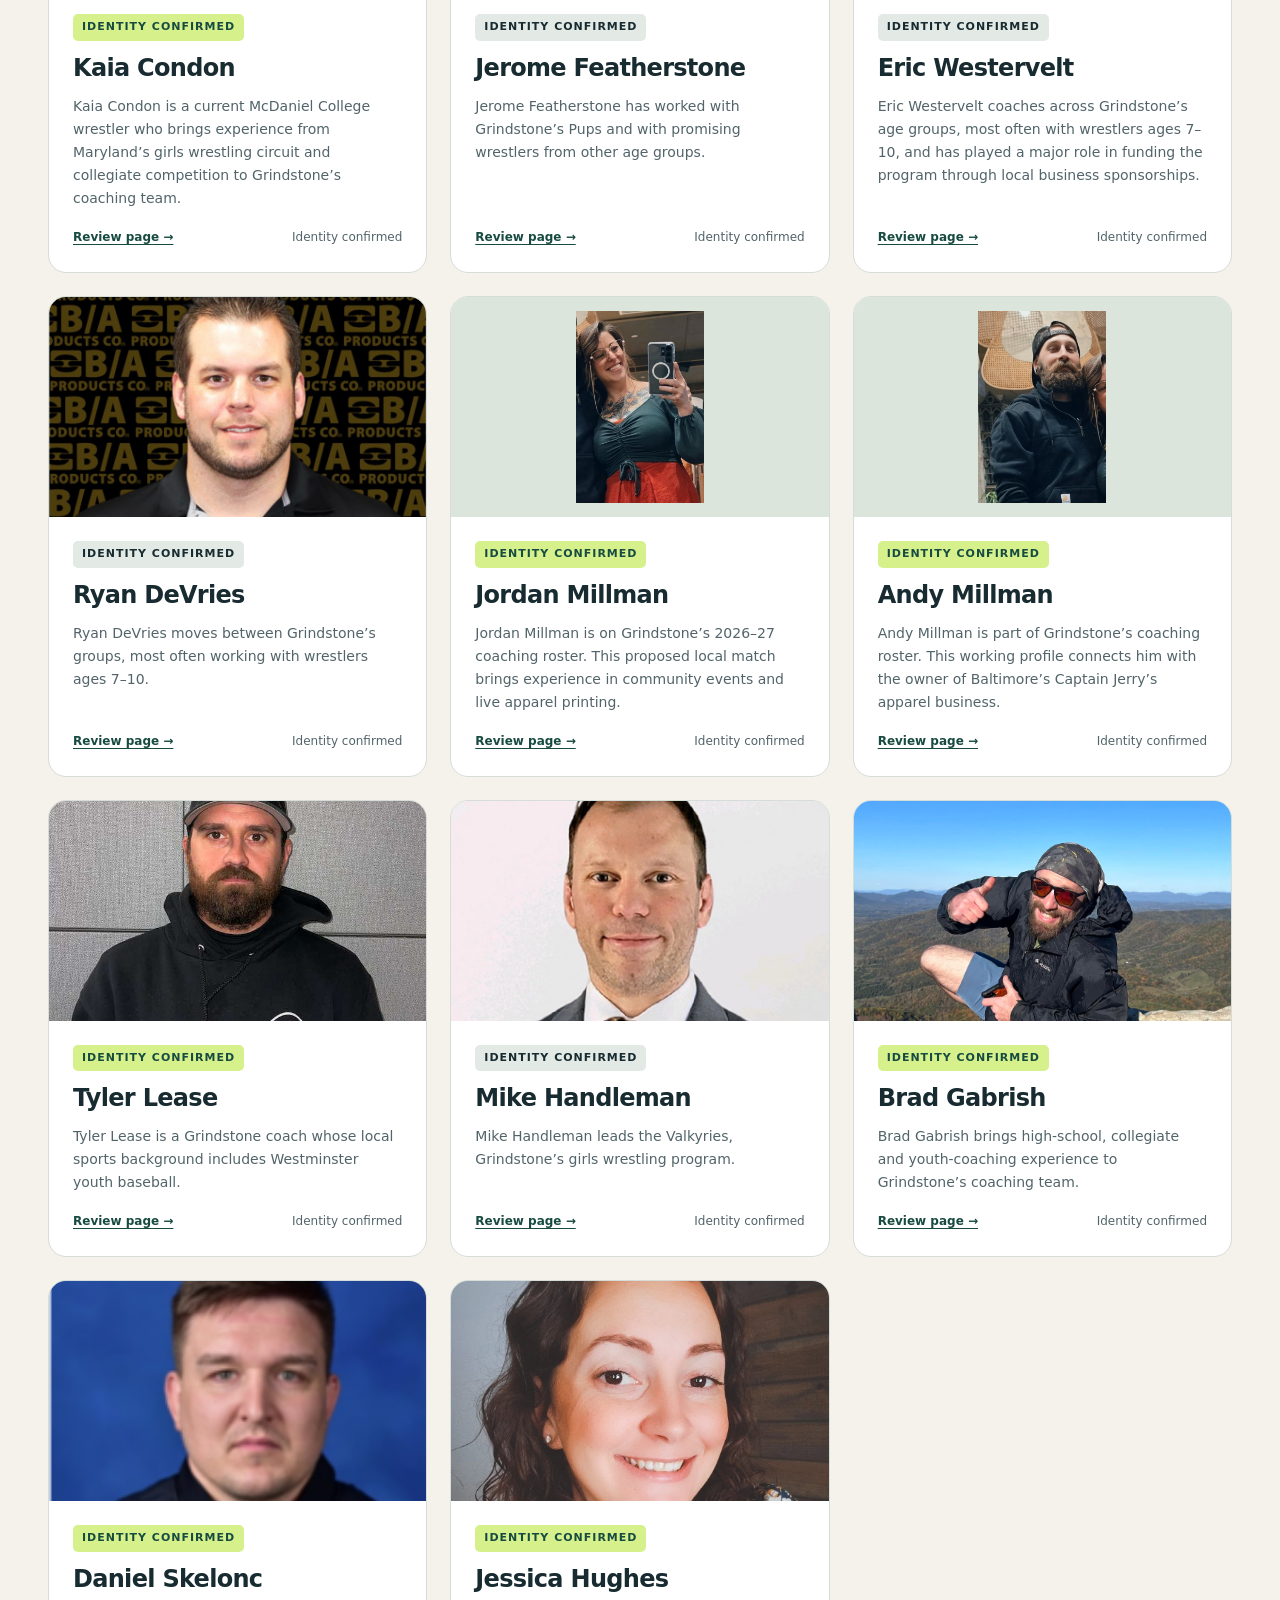
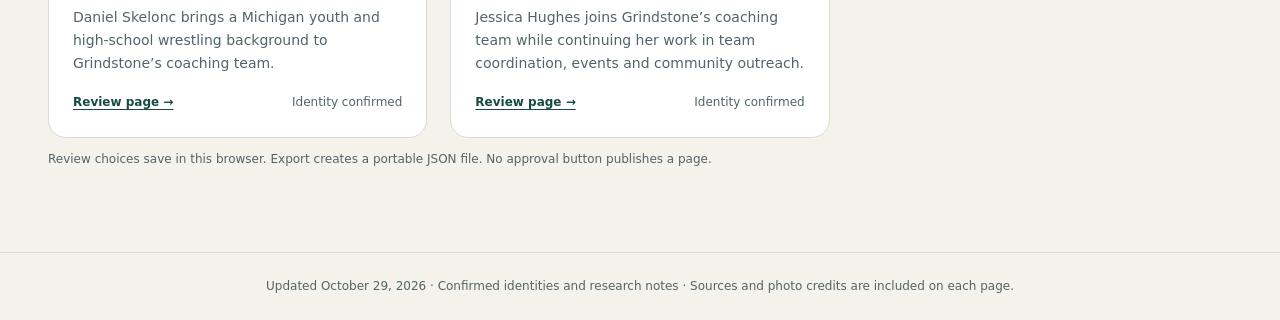
==== commit 56a55481: "Add confirmed Brian Leaf portrait and business background" ====
--- a/coach-drafts/index.html
+++ b/coach-drafts/index.html
@@ -1,2 +1,2 @@
 <!doctype html>
-<html lang="en"><head><meta charset="utf-8"><meta name="viewport" content="width=device-width,initial-scale=1"><meta name="robots" content="noindex,nofollow"><title>Grindstone coach drafts</title><link rel="stylesheet" href="style.css?v=dff3bcf0617110dd"><script defer src="profiles.js?v=09628b0f4473d07a"></script><script defer src="gallery-data.js?v=ee7e47ad33f46c59"></script><script defer src="app.js?v=675b3429cc94f2f7"></script></head><body><a class="skip" href="#main">Skip to content</a><header class="site-head"><a class="brand" href="#all"><img src="assets/grindstone-logo.png" alt="Grindstone Wrestling"><span>GRINDSTONE<span class="brand-sub">COACHING TEAM</span></span></a><span class="draft-tag">2026–2027 · IDENTITIES CONFIRMED</span><a class="home-link" href="../#about/coaches">Main coaching team</a><a class="home-link" href="facebook-queue.html">Search queue</a><a class="home-link" href="#photos">Photo collection</a><a class="home-link" href="#not-us">Who we are not</a><a class="home-link" href="../#in-progress/coach-profiles">In Progress</a><a class="home-link" href="#all">All coaches</a></header><main id="main" tabindex="-1"></main><footer>Updated October 29, 2026 · Confirmed identities and research notes · Sources and photo credits are included on each page.</footer><div id="status" role="status" aria-live="polite"></div><script defer src="../analytics.js?v=58530f305f972a01"></script></body></html>
+<html lang="en"><head><meta charset="utf-8"><meta name="viewport" content="width=device-width,initial-scale=1"><meta name="robots" content="noindex,nofollow"><title>Grindstone coach drafts</title><link rel="stylesheet" href="style.css?v=dff3bcf0617110dd"><script defer src="profiles.js?v=13ed5bd09ba9c0c2"></script><script defer src="gallery-data.js?v=81f0f4daad60d108"></script><script defer src="app.js?v=675b3429cc94f2f7"></script></head><body><a class="skip" href="#main">Skip to content</a><header class="site-head"><a class="brand" href="#all"><img src="assets/grindstone-logo.png" alt="Grindstone Wrestling"><span>GRINDSTONE<span class="brand-sub">COACHING TEAM</span></span></a><span class="draft-tag">2026–2027 · IDENTITIES CONFIRMED</span><a class="home-link" href="../#about/coaches">Main coaching team</a><a class="home-link" href="facebook-queue.html">Search queue</a><a class="home-link" href="#photos">Photo collection</a><a class="home-link" href="#not-us">Who we are not</a><a class="home-link" href="../#in-progress/coach-profiles">In Progress</a><a class="home-link" href="#all">All coaches</a></header><main id="main" tabindex="-1"></main><footer>Updated October 29, 2026 · Confirmed identities and research notes · Sources and photo credits are included on each page.</footer><div id="status" role="status" aria-live="polite"></div><script defer src="../analytics.js?v=58530f305f972a01"></script></body></html>
